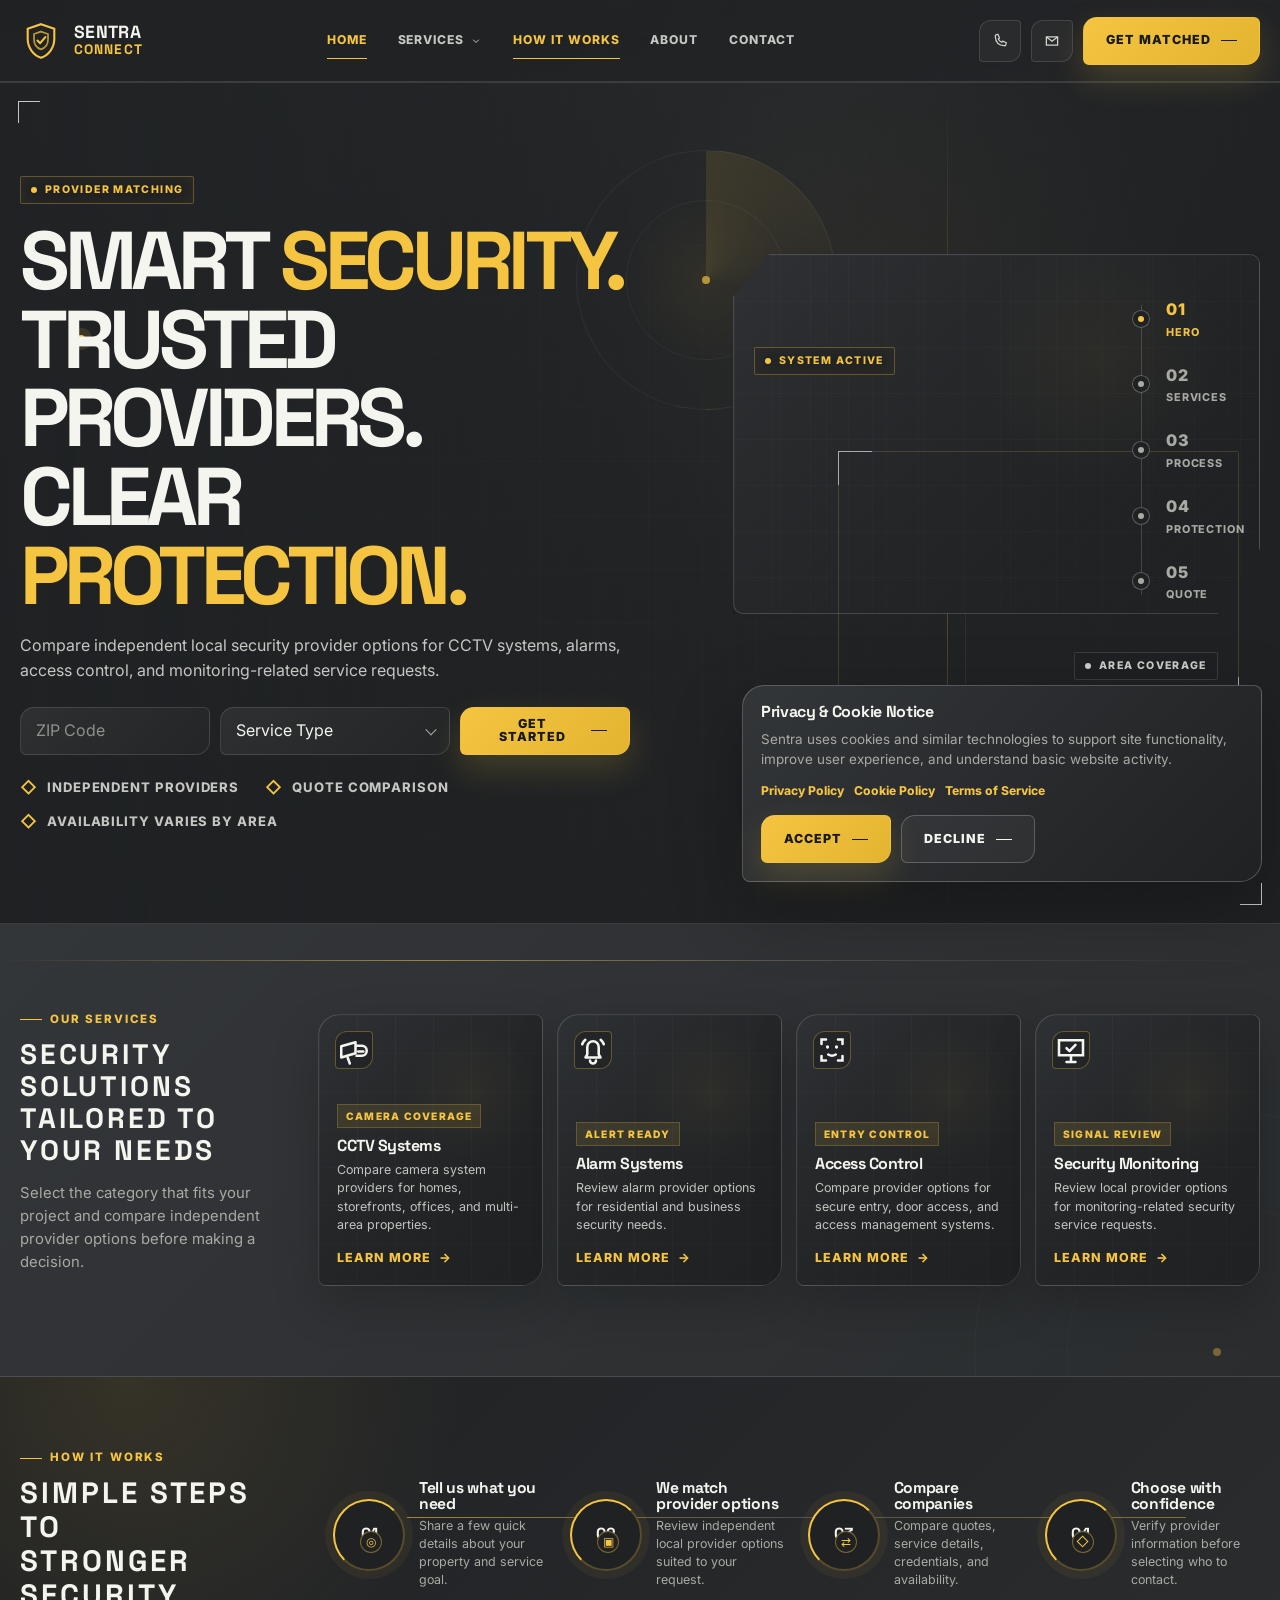
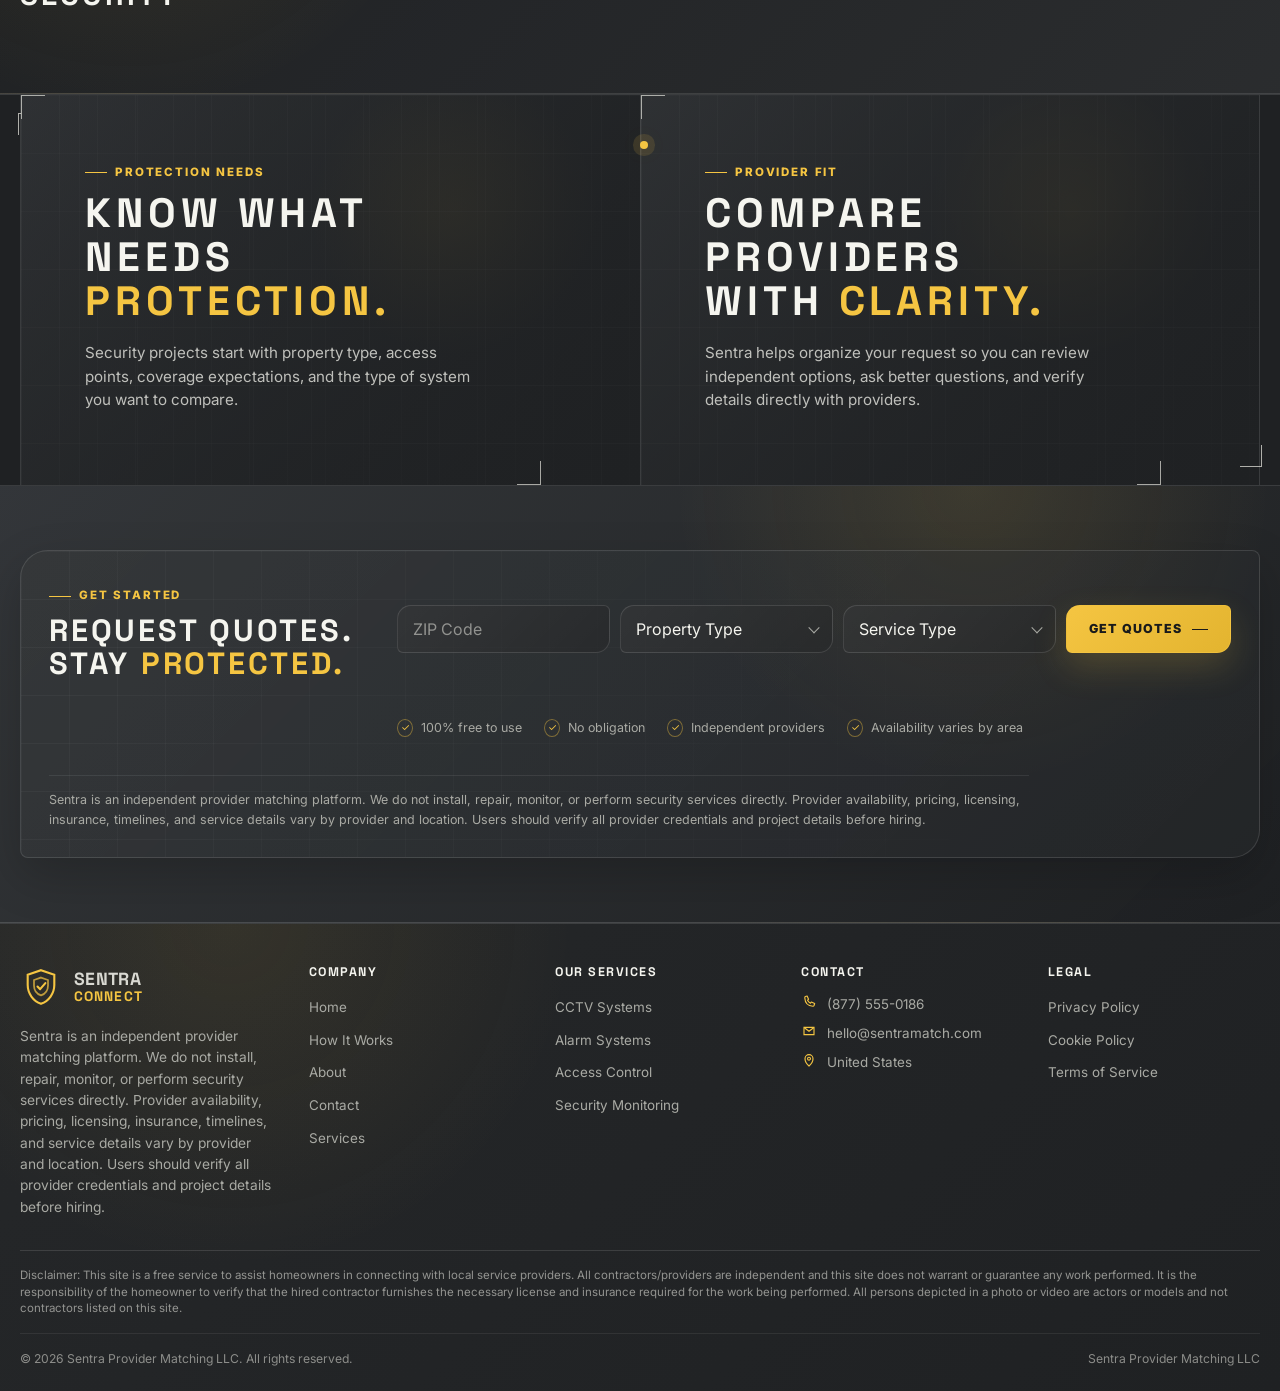
==== index.html @ 5d7e3cc3 "+" ====
<!DOCTYPE html>
<html lang="en">

<head>
    <meta charset="UTF-8">
    <meta name="viewport" content="width=device-width, initial-scale=1.0">

    <title>Sentra | Compare Local Security Provider Options</title>
    <meta name="description"
        content="Compare independent local security provider options for CCTV systems, alarm systems, access control, and security monitoring requests.">

<link rel="icon" type="image/svg+xml" href="./assets/icons/favicon.svg?v=7">
<link rel="alternate icon" href="./assets/icons/favicon.ico?v=7">
<link rel="shortcut icon" href="./assets/icons/favicon.ico?v=7">
<link rel="apple-touch-icon" href="./assets/icons/apple-touch-icon.png?v=7">
    <link rel="preconnect" href="https://fonts.googleapis.com">
    <link rel="preconnect" href="https://fonts.gstatic.com" crossorigin>
    <link
        href="https://fonts.googleapis.com/css2?family=Inter:wght@400;500;600;700;800;900&family=Manrope:wght@400;500;600;700;800&family=Space+Grotesk:wght@500;600;700&display=swap"
        rel="stylesheet">

    <link rel="stylesheet" href="./css/style.css">
</head>

<body class="home-page">
    <a class="skip-link" href="#main">Skip to content</a>

    <div class="page-shell">
        <div data-site-header></div>

        <nav data-section-nav="home"></nav>

        <main id="main">
            <!-- =====================================================
           01 / HERO
           ===================================================== -->
            <section class="home-hero section-frame" id="hero" aria-labelledby="homeHeroTitle">
                <div class="scanner-grid" aria-hidden="true"></div>
                <div class="security-radar home-hero__radar" aria-hidden="true"></div>
                <div class="security-crosshair home-hero__crosshair" aria-hidden="true"></div>
                <span class="target-dot target-dot--yellow home-hero__dot home-hero__dot--one"
                    aria-hidden="true"></span>
                <span class="target-dot home-hero__dot home-hero__dot--two" aria-hidden="true"></span>
                <span class="scan-line home-hero__scan" aria-hidden="true"></span>

                <picture class="home-hero__bg">
                    <img src="./assets/images/hero-security-city.jpg" alt="Modern city security environment at night">
                </picture>

                <div class="home-hero__overlay" aria-hidden="true"></div>

                <div class="container-wide home-hero__inner">
                    <div class="home-hero__content">
                        <span class="hud-label hud-label--active">Provider Matching</span>

                        <h1 id="homeHeroTitle">
                            Smart <span class="text-accent">Security.</span><br>
                            Trusted Providers.<br>
                            Clear <span class="text-accent">Protection.</span>
                        </h1>

                        <p>
                            Compare independent local security provider options for CCTV systems, alarms,
                            access control, and monitoring-related service requests.
                        </p>

                        <form class="hero-mini-form" data-form-type="hero">
                            <label class="field hero-mini-form__field">
                                <span class="sr-only">ZIP Code</span>
                                <input type="text" name="zip" inputmode="numeric" autocomplete="postal-code"
                                    placeholder="ZIP Code" data-required data-validate="zip">
                            </label>

                            <label class="field field--select hero-mini-form__field">
                                <span class="sr-only">Service Type</span>
                                <select name="service" data-service-select data-required>
                                    <option value="">Service Type</option>
                                </select>
                            </label>

                            <button class="btn btn--primary hero-mini-form__button" type="submit">
                                Get Started
                            </button>

                            <p class="form-status" data-form-status role="status" aria-live="polite"></p>
                        </form>

                        <div class="home-hero__trust" aria-label="Platform highlights">
                            <span>
                                <strong aria-hidden="true">◇</strong>
                                Independent providers
                            </span>

                            <span>
                                <strong aria-hidden="true">◇</strong>
                                Quote comparison
                            </span>

                            <span>
                                <strong aria-hidden="true">◇</strong>
                                Availability varies by area
                            </span>
                        </div>
                    </div>

                    <div class="home-hero__visual" aria-hidden="true">
                        <div class="home-hero__camera-wrap">
                            <img src="./assets/images/service-cctv.jpg" alt="">
                        </div>

                        <span class="hud-label hud-label--active home-hero__status home-hero__status--one">
                            System Active
                        </span>

                        <span class="hud-label home-hero__status home-hero__status--two">
                            Area Coverage
                        </span>

                        <span class="home-hero__frame"></span>
                    </div>
                </div>
            </section>

            <!-- =====================================================
           02 / SERVICES
           ===================================================== -->
            <section class="home-services section section--medium" id="services" aria-labelledby="homeServicesTitle">
                <div class="body-target body-target--large home-services__target" aria-hidden="true"></div>
                <span class="technical-line home-services__line" aria-hidden="true"></span>

                <div class="container-wide">
                    <div class="home-services__layout">
                        <div class="home-services__heading">
                            <span class="section-kicker">Our Services</span>

                            <h2 id="homeServicesTitle" class="upper-title">
                                Security solutions<br>
                                tailored to your needs
                            </h2>

                            <p>
                                Select the category that fits your project and compare independent
                                provider options before making a decision.
                            </p>
                        </div>

                        <div class="home-services__grid" data-service-cards="home"></div>
                    </div>
                </div>
            </section>

            <!-- =====================================================
           03 / PROCESS
           ===================================================== -->
            <section class="home-process section--compact" id="process" aria-labelledby="homeProcessTitle">
                <div class="container-wide">
                    <div class="home-process__layout">
                        <div class="home-process__heading">
                            <span class="section-kicker">How It Works</span>

                            <h2 id="homeProcessTitle" class="upper-title">
                                Simple steps to<br>
                                stronger security
                            </h2>
                        </div>

                        <ol class="process-route" aria-label="Provider matching process">
                            <li class="process-route__item">
                                <span class="process-route__number">01</span>
                                <span class="process-route__icon" aria-hidden="true">◎</span>

                                <div>
                                    <h3>Tell us what you need</h3>
                                    <p>Share a few quick details about your property and service goal.</p>
                                </div>
                            </li>

                            <li class="process-route__item">
                                <span class="process-route__number">02</span>
                                <span class="process-route__icon" aria-hidden="true">▣</span>

                                <div>
                                    <h3>We match provider options</h3>
                                    <p>Review independent local provider options suited to your request.</p>
                                </div>
                            </li>

                            <li class="process-route__item">
                                <span class="process-route__number">03</span>
                                <span class="process-route__icon" aria-hidden="true">⇄</span>

                                <div>
                                    <h3>Compare companies</h3>
                                    <p>Compare quotes, service details, credentials, and availability.</p>
                                </div>
                            </li>

                            <li class="process-route__item">
                                <span class="process-route__number">04</span>
                                <span class="process-route__icon" aria-hidden="true">◇</span>

                                <div>
                                    <h3>Choose with confidence</h3>
                                    <p>Verify provider information before selecting who to contact.</p>
                                </div>
                            </li>
                        </ol>
                    </div>
                </div>
            </section>

            <!-- =====================================================
           04 / PROTECTION SPLIT
           ===================================================== -->
            <section class="home-protection section-frame" id="protection" aria-labelledby="homeProtectionTitle">
                <div class="scanner-grid" aria-hidden="true"></div>
                <span class="target-dot target-dot--yellow home-protection__dot" aria-hidden="true"></span>

                <div class="container-wide">
                    <div class="protection-split">
                        <article class="protection-panel protection-panel--left">
                            <img src="./assets/images/split-protection.jpg"
                                alt="Protected property entry point at night">

                            <div class="protection-panel__content corner-brackets">
                                <span class="section-kicker">Protection Needs</span>

                                <h2 id="homeProtectionTitle" class="upper-title">
                                    Know what needs<br>
                                    <span class="text-accent">protection.</span>
                                </h2>

                                <p>
                                    Security projects start with property type, access points, coverage expectations,
                                    and the type of system you want to compare.
                                </p>
                            </div>
                        </article>

                        <article class="protection-panel protection-panel--right">
                            <img src="./assets/images/split-provider-fit.jpg"
                                alt="Modern protected home with exterior security lighting">

                            <div class="protection-panel__content corner-brackets">
                                <span class="section-kicker">Provider Fit</span>

                                <h2 class="upper-title">
                                    Compare providers<br>
                                    with <span class="text-accent">clarity.</span>
                                </h2>

                                <p>
                                    Sentra helps organize your request so you can review independent options,
                                    ask better questions, and verify details directly with providers.
                                </p>
                            </div>
                        </article>
                    </div>
                </div>
            </section>

            <!-- =====================================================
           05 / QUOTE CTA
           ===================================================== -->
            <section class="home-quote section--compact" id="quote" aria-labelledby="homeQuoteTitle">
                <div class="container-wide">
                    <div class="quote-strip">
                        <div class="quote-strip__heading">
                            <span class="section-kicker">Get Started</span>

                            <h2 id="homeQuoteTitle" class="upper-title">
                                Request quotes.<br>
                                Stay <span class="text-accent">protected.</span>
                            </h2>
                        </div>

                        <form class="quote-strip__form" data-form-type="quote">
                            <label class="field">
                                <span class="sr-only">ZIP Code</span>
                                <input type="text" name="zip" inputmode="numeric" autocomplete="postal-code"
                                    placeholder="ZIP Code" data-required data-validate="zip">
                            </label>

                            <label class="field field--select">
                                <span class="sr-only">Property Type</span>
                                <select name="property" data-property-select data-required>
                                    <option value="">Property Type</option>
                                </select>
                            </label>

                            <label class="field field--select">
                                <span class="sr-only">Service Type</span>
                                <select name="service" data-service-select data-required>
                                    <option value="">Service Type</option>
                                </select>
                            </label>

                            <button class="btn btn--primary" type="submit">
                                Get Quotes
                            </button>

                            <p class="form-status quote-strip__status" data-form-status role="status"
                                aria-live="polite"></p>
                        </form>

                        <div class="quote-strip__notes" aria-label="Important notes">
                            <span>100% free to use</span>
                            <span>No obligation</span>
                            <span>Independent providers</span>
                            <span>Availability varies by area</span>
                        </div>

                        <p class="legal-note quote-strip__legal" data-legal-notice>
                            Sentra is an independent provider matching platform. Provider availability, pricing,
                            licensing, insurance, timelines, and service details vary by provider and location.
                        </p>
                    </div>
                </div>
            </section>
        </main>

        <div data-site-footer></div>
        <div data-policy-banner></div>
    </div>

    <script src="./js/config.js"></script>
    <script src="./js/main.js"></script>
    <script src="./js/home.js"></script>
</body>

</html>
---- css/style.css ----
@import url("./home.css");
@import url("./services.css");
@import url("./about.css");
@import url("./contact.css");
@import url("./service-page.css");
@import url("./legal.css");

:root {
    /* Main backgrounds */
    --color-bg: #2b2d2f;
    --color-bg-deep: #1f2123;
    --color-bg-soft: #34373a;
    --color-bg-light: #d9d9d4;
    --color-bg-lighter: #efefeb;

    /* Surfaces */
    --color-surface: #3a3d40;
    --color-surface-2: #45494d;
    --color-surface-light: #f4f4f0;
    --color-panel: #292b2d;

    /* Text on dark */
    --color-heading: #f5f5ef;
    --color-text: #d9d9d2;
    --color-muted: #a9aaa4;

    /* Text on light */
    --color-heading-dark: #191a1b;
    --color-text-dark: #393b3d;
    --color-muted-dark: #6f7173;

    /* Main accent */
    --color-accent: #f5c542;
    --color-accent-hover: #e3b42f;
    --color-accent-strong: #c99616;
    --color-accent-soft: rgba(245, 197, 66, 0.16);

    /* White / line details */
    --color-white: #ffffff;
    --color-border: rgba(255, 255, 255, 0.12);
    --color-border-strong: rgba(255, 255, 255, 0.22);
    --color-border-dark: rgba(25, 26, 27, 0.14);
    --color-line-yellow: rgba(245, 197, 66, 0.45);

    /* Shadows */
    --shadow-soft: 0 24px 70px rgba(0, 0, 0, 0.28);
    --shadow-card: 0 18px 48px rgba(0, 0, 0, 0.2);
    --shadow-yellow-glow: 0 0 26px rgba(245, 197, 66, 0.2);

    /* Layout */
    --container: 1180px;
    --container-wide: 1360px;
    --header-height: 82px;

    /* Type */
    --font-main: "Inter", "Manrope", "SF Pro Display", -apple-system, BlinkMacSystemFont, "Segoe UI", sans-serif;
    --font-display: "Space Grotesk", "Inter", "Manrope", sans-serif;

    /* Motion */
    --transition-fast: 180ms ease;
    --transition-base: 260ms ease;
    --transition-slow: 420ms ease;

    /* Radius */
    --radius-sm: 10px;
    --radius-md: 16px;
    --radius-lg: 22px 8px 22px 8px;
    --radius-xl: 28px 12px 18px 12px;
}

/* ==========================================================
   RESET / BASE
   ========================================================== */

*,
*::before,
*::after {
    box-sizing: border-box;
}

html {
    min-width: 320px;
    overflow-x: hidden;
    scroll-behavior: smooth;
    text-size-adjust: 100%;
    -webkit-text-size-adjust: 100%;
}

body {
    min-width: 320px;
    margin: 0;
    overflow-x: hidden;
    font-family: var(--font-main);
    font-size: 16px;
    line-height: 1.55;
    color: var(--color-text);
    background:
        radial-gradient(circle at 8% 12%, rgba(245, 197, 66, 0.08), transparent 28%),
        radial-gradient(circle at 88% 8%, rgba(255, 255, 255, 0.06), transparent 30%),
        linear-gradient(135deg, var(--color-bg-deep) 0%, var(--color-bg) 48%, #252729 100%);
    isolation: isolate;
}

body::before,
body::after {
    position: fixed;
    inset: 0;
    z-index: -3;
    pointer-events: none;
    content: "";
}

body::before {
    background-image:
        linear-gradient(rgba(255, 255, 255, 0.035) 1px, transparent 1px),
        linear-gradient(90deg, rgba(255, 255, 255, 0.03) 1px, transparent 1px);
    background-size: 96px 96px;
    mask-image: linear-gradient(to bottom, rgba(0, 0, 0, 0.9), transparent 88%);
}

body::after {
    background:
        radial-gradient(circle at 76% 16%, transparent 0 74px, rgba(245, 197, 66, 0.22) 75px 76px, transparent 77px 112px, rgba(255, 255, 255, 0.08) 113px 114px, transparent 115px),
        radial-gradient(circle at 12% 52%, transparent 0 52px, rgba(255, 255, 255, 0.08) 53px 54px, transparent 55px 88px, rgba(245, 197, 66, 0.16) 89px 90px, transparent 91px),
        linear-gradient(90deg, transparent 0 10%, rgba(255, 255, 255, 0.04) 10.05%, transparent 10.15% 100%);
    opacity: 0.55;
}

body.menu-open {
    overflow: hidden;
}

img,
picture,
video,
canvas,
svg {
    display: block;
    max-width: 100%;
}

img {
    object-fit: cover;
}

a {
    color: inherit;
    text-decoration: none;
}

button,
input,
select,
textarea {
    font: inherit;
}

button {
    border: 0;
    cursor: pointer;
}

input,
select,
textarea {
    width: 100%;
    color: var(--color-heading);
    background: transparent;
}

input::placeholder,
textarea::placeholder {
    color: rgba(217, 217, 210, 0.58);
}

select {
    appearance: none;
    -webkit-appearance: none;
    cursor: pointer;
}

textarea {
    min-height: 118px;
    resize: vertical;
}

p,
h1,
h2,
h3,
h4,
h5,
h6 {
    margin-top: 0;
}

p:last-child {
    margin-bottom: 0;
}

::selection {
    color: #171717;
    background: var(--color-accent);
}

:focus-visible {
    outline: 2px solid var(--color-accent);
    outline-offset: 4px;
}

.skip-link {
    position: fixed;
    top: 14px;
    left: 14px;
    z-index: 9999;
    padding: 12px 16px;
    color: var(--color-bg-deep);
    background: var(--color-accent);
    border-radius: var(--radius-sm);
    transform: translateY(-140%);
    transition: transform var(--transition-base);
}

.skip-link:focus {
    transform: translateY(0);
}

/* ==========================================================
   LAYOUT HELPERS
   ========================================================== */

.page-shell {
    position: relative;
    z-index: 1;
    min-height: 100vh;
}

.container,
.container-wide,
.container-narrow {
    width: min(100% - 40px, var(--container));
    margin-inline: auto;
}

.container-wide {
    width: min(100% - 40px, var(--container-wide));
}

.container-narrow {
    width: min(100% - 40px, 880px);
}

.section {
    position: relative;
    overflow: clip;
    padding: clamp(56px, 7vw, 92px) 0;
}

.section--compact {
    padding: clamp(38px, 5vw, 66px) 0;
}

.section--dark {
    color: var(--color-text);
    background: linear-gradient(135deg, rgba(31, 33, 35, 0.92), rgba(43, 45, 47, 0.96));
}

.section--medium {
    color: var(--color-text);
    background: linear-gradient(135deg, rgba(52, 55, 58, 0.94), rgba(43, 45, 47, 0.96));
}

.section--light {
    color: var(--color-text-dark);
    background:
        linear-gradient(135deg, rgba(239, 239, 235, 0.96), rgba(217, 217, 212, 0.92)),
        var(--color-bg-light);
}

.section--light .section-kicker,
.section--light .eyebrow {
    color: var(--color-accent-strong);
}

.section--light h1,
.section--light h2,
.section--light h3 {
    color: var(--color-heading-dark);
}

.section--light p {
    color: var(--color-text-dark);
}

.section-frame {
    position: relative;
    border-top: 1px solid var(--color-border);
    border-bottom: 1px solid var(--color-border);
}

.section-frame::before,
.section-frame::after {
    position: absolute;
    width: 22px;
    height: 22px;
    pointer-events: none;
    content: "";
    border-color: var(--color-accent);
    opacity: 0.78;
}

.section-frame::before {
    top: 18px;
    left: 18px;
    border-top: 1px solid;
    border-left: 1px solid;
}

.section-frame::after {
    right: 18px;
    bottom: 18px;
    border-right: 1px solid;
    border-bottom: 1px solid;
}

.section-heading {
    max-width: 760px;
}

.section-heading--center {
    margin-inline: auto;
    text-align: center;
}

.section-kicker,
.eyebrow {
    display: inline-flex;
    align-items: center;
    gap: 8px;
    margin-bottom: 12px;
    font-size: 0.72rem;
    font-weight: 800;
    line-height: 1;
    color: var(--color-accent);
    text-transform: uppercase;
    letter-spacing: 0.16em;
}

.section-kicker::before,
.eyebrow::before {
    width: 22px;
    height: 1px;
    content: "";
    background: currentColor;
}

h1,
h2,
h3,
h4 {
    color: var(--color-heading);
    font-family: var(--font-display);
    font-weight: 700;
    line-height: 1.02;
    letter-spacing: -0.045em;
}

h1 {
    margin-bottom: 18px;
    font-size: clamp(3rem, 7vw, 6.6rem);
}

h2 {
    margin-bottom: 16px;
    font-size: clamp(2.1rem, 4.2vw, 4.8rem);
}

h3 {
    margin-bottom: 10px;
    font-size: clamp(1.25rem, 2vw, 1.7rem);
}

h4 {
    margin-bottom: 8px;
    font-size: 1rem;
    letter-spacing: -0.02em;
}

.text-accent {
    color: var(--color-accent);
}

.text-muted {
    color: var(--color-muted);
}

.max-text {
    max-width: 640px;
}

.upper-title {
    font-family: var(--font-display);
    font-weight: 700;
    line-height: 1.08;
    text-transform: uppercase;
    letter-spacing: 0.12em;
}

/* ==========================================================
   DECORATIVE SECURITY SYSTEM
   ========================================================== */

.body-target,
.security-radar,
.security-crosshair,
.scanner-grid,
.scan-line,
.technical-line,
.corner-brackets {
    position: absolute;
    z-index: 0;
    pointer-events: none;
}

.body-target,
.security-radar {
    width: 260px;
    aspect-ratio: 1;
    border: 1px solid rgba(255, 255, 255, 0.08);
    border-radius: 50%;
    opacity: 0.7;
}

.body-target::before,
.body-target::after,
.security-radar::before,
.security-radar::after {
    position: absolute;
    inset: 50%;
    content: "";
    transform: translate(-50%, -50%);
    border-radius: inherit;
}

.body-target::before,
.security-radar::before {
    width: 62%;
    aspect-ratio: 1;
    border: 1px solid rgba(255, 255, 255, 0.07);
}

.body-target::after,
.security-radar::after {
    width: 8px;
    aspect-ratio: 1;
    background: var(--color-accent);
    box-shadow: var(--shadow-yellow-glow);
}

.body-target--large {
    width: clamp(280px, 38vw, 560px);
    opacity: 0.38;
}

.body-target--corner {
    top: -120px;
    right: -110px;
}

.security-radar {
    background:
        conic-gradient(from 0deg, rgba(245, 197, 66, 0.16), transparent 28%, transparent 100%),
        radial-gradient(circle, rgba(245, 197, 66, 0.08), transparent 46%);
    animation: radarSpin 11s linear infinite;
}

.security-crosshair {
    width: 170px;
    aspect-ratio: 1;
    opacity: 0.38;
}

.security-crosshair::before,
.security-crosshair::after {
    position: absolute;
    content: "";
    background: rgba(255, 255, 255, 0.16);
}

.security-crosshair::before {
    top: 50%;
    left: 0;
    width: 100%;
    height: 1px;
}

.security-crosshair::after {
    top: 0;
    left: 50%;
    width: 1px;
    height: 100%;
}

.scanner-grid {
    inset: 0;
    background-image:
        linear-gradient(rgba(255, 255, 255, 0.04) 1px, transparent 1px),
        linear-gradient(90deg, rgba(255, 255, 255, 0.035) 1px, transparent 1px);
    background-size: 54px 54px;
    opacity: 0.52;
    mask-image: radial-gradient(circle at 50% 50%, black, transparent 78%);
}

.target-dot {
    position: absolute;
    z-index: 1;
    width: 8px;
    aspect-ratio: 1;
    pointer-events: none;
    background: rgba(255, 255, 255, 0.45);
    border-radius: 50%;
    box-shadow: 0 0 0 7px rgba(255, 255, 255, 0.05);
}

.target-dot--yellow {
    background: var(--color-accent);
    box-shadow: 0 0 0 7px rgba(245, 197, 66, 0.12), 0 0 26px rgba(245, 197, 66, 0.2);
    animation: targetPulse 2.8s ease-in-out infinite;
}

.hud-label {
    display: inline-flex;
    align-items: center;
    gap: 8px;
    min-height: 28px;
    padding: 7px 10px;
    color: rgba(245, 245, 239, 0.82);
    font-size: 0.66rem;
    font-weight: 800;
    line-height: 1;
    text-transform: uppercase;
    letter-spacing: 0.13em;
    background: rgba(31, 33, 35, 0.72);
    border: 1px solid var(--color-border);
    border-radius: 2px;
}

.hud-label::before {
    width: 6px;
    aspect-ratio: 1;
    content: "";
    background: currentColor;
    border-radius: 50%;
}

.hud-label--active {
    color: var(--color-accent);
    border-color: rgba(245, 197, 66, 0.32);
    box-shadow: inset 0 0 18px rgba(245, 197, 66, 0.07);
}

.corner-brackets::before,
.corner-brackets::after {
    position: absolute;
    width: 24px;
    height: 24px;
    content: "";
    border-color: var(--color-accent);
    opacity: 0.74;
}

.corner-brackets::before {
    top: 0;
    left: 0;
    border-top: 1px solid;
    border-left: 1px solid;
}

.corner-brackets::after {
    right: 0;
    bottom: 0;
    border-right: 1px solid;
    border-bottom: 1px solid;
}

.scan-line {
    top: 0;
    bottom: 0;
    width: 1px;
    background: linear-gradient(to bottom, transparent, rgba(245, 197, 66, 0.5), transparent);
    opacity: 0.65;
    animation: scanMove 4.8s ease-in-out infinite;
}

.technical-line {
    height: 1px;
    background: linear-gradient(90deg, transparent, rgba(245, 197, 66, 0.55), rgba(255, 255, 255, 0.12), transparent);
}

/* ==========================================================
   BUTTONS / LINKS
   ========================================================== */

.btn {
    position: relative;
    display: inline-flex;
    align-items: center;
    justify-content: center;
    min-height: 48px;
    padding: 0 22px;
    overflow: hidden;
    color: var(--color-heading);
    font-size: 0.78rem;
    font-weight: 850;
    line-height: 1;
    text-transform: uppercase;
    letter-spacing: 0.08em;
    border: 1px solid transparent;
    border-radius: 14px 6px 14px 6px;
    transition:
        transform var(--transition-base),
        border-color var(--transition-base),
        background var(--transition-base),
        color var(--transition-base),
        box-shadow var(--transition-base);
}

.btn::after {
    width: 16px;
    height: 1px;
    margin-left: 10px;
    content: "";
    background: currentColor;
    transform-origin: left;
    transition: transform var(--transition-base);
}

.btn:hover::after {
    transform: scaleX(1.45);
}

.btn:hover {
    transform: translateY(-2px);
}

.btn--primary {
    color: #191a1b;
    background: linear-gradient(135deg, var(--color-accent), var(--color-accent-hover));
    border-color: rgba(245, 197, 66, 0.52);
    box-shadow: 0 14px 34px rgba(245, 197, 66, 0.18);
}

.btn--primary:hover {
    background: linear-gradient(135deg, #ffd45c, var(--color-accent-hover));
    box-shadow: 0 18px 42px rgba(245, 197, 66, 0.25);
}

.btn--outline {
    color: var(--color-heading);
    background: rgba(255, 255, 255, 0.04);
    border-color: var(--color-border-strong);
}

.btn--outline:hover {
    color: var(--color-accent);
    border-color: rgba(245, 197, 66, 0.42);
    box-shadow: inset 0 0 18px rgba(245, 197, 66, 0.06);
}

.text-link {
    display: inline-flex;
    align-items: center;
    gap: 8px;
    color: var(--color-accent);
    font-size: 0.78rem;
    font-weight: 800;
    text-transform: uppercase;
    letter-spacing: 0.08em;
}

.text-link::after {
    content: "→";
    transition: transform var(--transition-base);
}

.text-link:hover::after {
    transform: translateX(4px);
}

/* ==========================================================
   FORMS
   ========================================================== */

.form-grid {
    display: grid;
    gap: 12px;
}

.form-grid--2 {
    grid-template-columns: repeat(2, minmax(0, 1fr));
}

.form-row {
    display: flex;
    gap: 10px;
}

.field,
.form-field {
    position: relative;
}

.field input,
.field select,
.field textarea,
.form-field input,
.form-field select,
.form-field textarea {
    min-height: 48px;
    padding: 0 15px;
    color: var(--color-heading);
    background:
        linear-gradient(135deg, rgba(255, 255, 255, 0.065), rgba(255, 255, 255, 0.025)),
        rgba(31, 33, 35, 0.62);
    border: 1px solid var(--color-border);
    border-radius: 14px 6px 14px 6px;
    outline: none;
    transition:
        border-color var(--transition-base),
        box-shadow var(--transition-base),
        background var(--transition-base);
}

.field textarea,
.form-field textarea {
    padding-top: 13px;
    line-height: 1.5;
}

.field input:focus,
.field select:focus,
.field textarea:focus,
.form-field input:focus,
.form-field select:focus,
.form-field textarea:focus {
    background: rgba(31, 33, 35, 0.8);
    border-color: rgba(245, 197, 66, 0.72);
    box-shadow: 0 0 0 4px rgba(245, 197, 66, 0.12);
}

.field--select::after,
.form-field--select::after {
    position: absolute;
    top: 50%;
    right: 15px;
    width: 8px;
    height: 8px;
    pointer-events: none;
    content: "";
    border-right: 1px solid var(--color-muted);
    border-bottom: 1px solid var(--color-muted);
    transform: translateY(-65%) rotate(45deg);
}

.form-note,
.legal-note {
    color: var(--color-muted);
    font-size: 0.78rem;
    line-height: 1.55;
}

.form-status {
    display: none;
    margin-top: 12px;
    padding: 11px 13px;
    color: var(--color-heading);
    font-size: 0.85rem;
    border: 1px solid var(--color-border);
    border-radius: var(--radius-sm);
}

.form-status.is-visible {
    display: block;
}

.form-status.is-success {
    color: var(--color-accent);
    border-color: rgba(245, 197, 66, 0.38);
    background: rgba(245, 197, 66, 0.08);
}

.form-status.is-error {
    color: var(--color-heading);
    border-color: rgba(245, 197, 66, 0.5);
    background: rgba(245, 197, 66, 0.06);
}

/* ==========================================================
   HEADER
   ========================================================== */

.site-header {
    position: relative;
    z-index: 1;
    height: var(--header-height);
    color: var(--color-heading);
    background: rgba(31, 33, 35, 0.78);
    border-bottom: 1px solid var(--color-border);
    backdrop-filter: blur(18px);
}

.site-header.is-scrolled {
    background: rgba(31, 33, 35, 0.92);
    border-color: rgba(245, 197, 66, 0.18);
    box-shadow: 0 12px 44px rgba(0, 0, 0, 0.24);
}

.site-header__inner {
    display: grid;
    grid-template-columns: auto 1fr auto;
    gap: 30px;
    align-items: center;
    width: min(100% - 40px, var(--container-wide));
    height: 100%;
    margin-inline: auto;
}

.site-logo {
    display: inline-flex;
    align-items: center;
    gap: 12px;
    min-width: max-content;
}

.site-logo__mark {
    display: grid;
    place-items: center;
    width: 42px;
    aspect-ratio: 1;
    color: var(--color-accent);
}

.site-logo__mark svg {
    width: 42px;
    height: 42px;
}

.site-logo__text-wrap {
    display: grid;
    gap: 1px;
}

.site-logo__text {
    font-family: var(--font-display);
    font-size: 1.1rem;
    font-weight: 800;
    line-height: 1;
    text-transform: uppercase;
    letter-spacing: 0.02em;
}

.site-logo__accent {
    color: var(--color-accent);
    font-family: var(--font-display);
    font-size: 0.86rem;
    font-weight: 800;
    line-height: 1;
    text-transform: uppercase;
    letter-spacing: 0.08em;
}

.site-nav {
    display: flex;
    justify-content: center;
    min-width: 0;
}

.site-nav__list {
    display: flex;
    align-items: center;
    gap: clamp(16px, 2.4vw, 34px);
    padding: 0;
    margin: 0;
    list-style: none;
}

.site-nav__item {
    position: relative;
}

.site-nav__link,
.dropdown-toggle {
    position: relative;
    display: inline-flex;
    align-items: center;
    gap: 6px;
    min-height: 42px;
    padding: 0;
    color: rgba(245, 245, 239, 0.78);
    font-size: 0.76rem;
    font-weight: 780;
    text-transform: uppercase;
    letter-spacing: 0.08em;
    background: transparent;
    transition: color var(--transition-base);
}

.site-nav__link::after,
.dropdown-toggle::after {
    position: absolute;
    right: 0;
    bottom: 3px;
    left: 0;
    height: 1px;
    content: "";
    background: var(--color-accent);
    transform: scaleX(0);
    transform-origin: left;
    transition: transform var(--transition-base);
}

.site-nav__link:hover,
.site-nav__link.is-active,
.dropdown-toggle:hover,
.dropdown-toggle.is-active {
    color: var(--color-accent);
}

.site-nav__link:hover::after,
.site-nav__link.is-active::after,
.dropdown-toggle:hover::after,
.dropdown-toggle.is-active::after {
    transform: scaleX(1);
}

.dropdown-toggle__chevron {
    width: 12px;
    height: 12px;
    transition: transform var(--transition-base);
}

.site-nav__item.is-open .dropdown-toggle__chevron {
    transform: rotate(180deg);
}

.services-dropdown {
    position: absolute;
    top: calc(100% + 12px);
    left: 50%;
    width: min(680px, calc(100vw - 48px));
    padding: 16px;
    visibility: hidden;
    opacity: 0;
    background:
        linear-gradient(135deg, rgba(52, 55, 58, 0.96), rgba(31, 33, 35, 0.98)),
        var(--color-bg-deep);
    border: 1px solid var(--color-border-strong);
    border-radius: 24px 8px 24px 8px;
    box-shadow: var(--shadow-soft);
    transform: translateX(-50%) translateY(10px);
    transition:
        opacity var(--transition-base),
        visibility var(--transition-base),
        transform var(--transition-base);
}

.services-dropdown::before {
    position: absolute;
    inset: 0;
    pointer-events: none;
    content: "";
    background-image:
        linear-gradient(rgba(255, 255, 255, 0.035) 1px, transparent 1px),
        linear-gradient(90deg, rgba(255, 255, 255, 0.03) 1px, transparent 1px);
    background-size: 38px 38px;
    border-radius: inherit;
    mask-image: linear-gradient(to bottom, black, transparent 90%);
}

.site-nav__item.is-open .services-dropdown,
.site-nav__item:hover .services-dropdown {
    visibility: visible;
    opacity: 1;
    transform: translateX(-50%) translateY(0);
}

.services-dropdown__grid {
    position: relative;
    z-index: 1;
    display: grid;
    grid-template-columns: 1.1fr 0.9fr;
    gap: 14px;
}

.services-dropdown__links {
    display: grid;
    gap: 8px;
}

.services-dropdown__link {
    display: grid;
    grid-template-columns: 36px 1fr;
    gap: 11px;
    align-items: center;
    padding: 11px;
    border: 1px solid transparent;
    border-radius: 16px 5px 16px 5px;
    transition:
        background var(--transition-base),
        border-color var(--transition-base),
        transform var(--transition-base);
}

.services-dropdown__link:hover {
    background: rgba(255, 255, 255, 0.045);
    border-color: rgba(245, 197, 66, 0.28);
    transform: translateX(3px);
}

.services-dropdown__icon {
    display: grid;
    place-items: center;
    width: 36px;
    aspect-ratio: 1;
    color: var(--color-accent);
    border: 1px solid rgba(245, 197, 66, 0.32);
    border-radius: 12px 4px 12px 4px;
}

.services-dropdown__link strong {
    display: block;
    margin-bottom: 2px;
    color: var(--color-heading);
    font-size: 0.86rem;
}

.services-dropdown__link span {
    display: block;
    color: var(--color-muted);
    font-size: 0.76rem;
    line-height: 1.4;
}

.services-dropdown__helper {
    position: relative;
    display: grid;
    align-content: end;
    gap: 12px;
    padding: 16px;
    overflow: hidden;
    border: 1px solid rgba(245, 197, 66, 0.22);
    border-radius: 20px 6px 20px 6px;
}

.services-dropdown__helper::before {
    position: absolute;
    inset: auto -40px -60px auto;
    width: 180px;
    aspect-ratio: 1;
    content: "";
    border: 1px solid rgba(245, 197, 66, 0.18);
    border-radius: 50%;
}

.services-dropdown__helper strong {
    color: var(--color-heading);
    font-family: var(--font-display);
    font-size: 1.1rem;
    line-height: 1.1;
}

.services-dropdown__helper p {
    margin: 0;
    color: var(--color-muted);
    font-size: 0.82rem;
}

.header-actions {
    display: flex;
    align-items: center;
    gap: 10px;
}

.icon-action {
    display: grid;
    place-items: center;
    width: 42px;
    aspect-ratio: 1;
    color: rgba(245, 245, 239, 0.82);
    background: rgba(255, 255, 255, 0.035);
    border: 1px solid var(--color-border);
    border-radius: 12px 4px 12px 4px;
    transition:
        color var(--transition-base),
        border-color var(--transition-base),
        box-shadow var(--transition-base),
        transform var(--transition-base);
}

.icon-action:hover {
    color: var(--color-accent);
    border-color: rgba(245, 197, 66, 0.42);
    box-shadow: inset 0 0 16px rgba(245, 197, 66, 0.07);
    transform: translateY(-2px);
}

.icon-action svg {
    width: 18px;
    height: 18px;
}

.mobile-phone-quick {
    display: none;
}

.mobile-menu-toggle {
    display: none;
    place-items: center;
    width: 46px;
    aspect-ratio: 1;
    color: var(--color-heading);
    background: rgba(255, 255, 255, 0.045);
    border: 1px solid var(--color-border);
    border-radius: 14px 5px 14px 5px;
}

.mobile-menu-toggle span {
    position: relative;
    width: 20px;
    height: 1px;
    background: currentColor;
}

.mobile-menu-toggle span::before,
.mobile-menu-toggle span::after {
    position: absolute;
    right: 0;
    width: 20px;
    height: 1px;
    content: "";
    background: currentColor;
}

.mobile-menu-toggle span::before {
    top: -7px;
}

.mobile-menu-toggle span::after {
    top: 7px;
    width: 14px;
}

/* ==========================================================
   MOBILE MENU
   ========================================================== */

.mobile-menu {
    position: fixed;
    inset: 0;
    z-index: 1200;
    visibility: hidden;
    pointer-events: none;
}

.mobile-menu.is-open {
    visibility: visible;
    pointer-events: auto;
}

.mobile-menu__backdrop {
    position: absolute;
    inset: 0;
    background: rgba(10, 11, 12, 0.72);
    opacity: 0;
    transition: opacity var(--transition-base);
}

.mobile-menu.is-open .mobile-menu__backdrop {
    opacity: 1;
}

.mobile-menu__panel {
    position: absolute;
    top: 0;
    right: 0;
    display: grid;
    grid-template-rows: auto 1fr auto;
    width: min(100%, 460px);
    height: 100%;
    padding: 22px;
    overflow-y: auto;
    color: var(--color-heading);
    background:
        radial-gradient(circle at 80% 10%, rgba(245, 197, 66, 0.12), transparent 32%),
        linear-gradient(135deg, #303336, #1f2123);
    border-left: 1px solid var(--color-border-strong);
    transform: translateX(100%);
    transition: transform var(--transition-slow);
}

.mobile-menu.is-open .mobile-menu__panel {
    transform: translateX(0);
}

.mobile-menu__top {
    display: flex;
    align-items: center;
    justify-content: space-between;
    gap: 16px;
    padding-bottom: 18px;
    border-bottom: 1px solid var(--color-border);
}

.mobile-menu__close {
    display: grid;
    place-items: center;
    width: 44px;
    aspect-ratio: 1;
    color: var(--color-heading);
    background: rgba(255, 255, 255, 0.045);
    border: 1px solid var(--color-border);
    border-radius: 14px 5px 14px 5px;
}

.mobile-menu__body {
    display: grid;
    align-content: start;
    gap: 22px;
    padding: 24px 0;
}

.mobile-menu__group {
    display: grid;
    gap: 10px;
}

.mobile-menu__label {
    color: var(--color-accent);
    font-size: 0.68rem;
    font-weight: 850;
    text-transform: uppercase;
    letter-spacing: 0.16em;
}

.mobile-menu__link,
.mobile-menu__service {
    display: flex;
    align-items: center;
    justify-content: space-between;
    min-height: 46px;
    padding: 12px 0;
    color: rgba(245, 245, 239, 0.86);
    font-family: var(--font-display);
    font-size: 1.1rem;
    font-weight: 700;
    border-bottom: 1px solid rgba(255, 255, 255, 0.08);
}

.mobile-menu__link::after,
.mobile-menu__service::after {
    color: var(--color-accent);
    content: "→";
}

.mobile-menu__contact {
    display: grid;
    grid-template-columns: repeat(2, minmax(0, 1fr));
    gap: 10px;
}

.mobile-menu__contact a {
    display: grid;
    gap: 5px;
    padding: 14px;
    border: 1px solid var(--color-border);
    border-radius: 16px 5px 16px 5px;
}

.mobile-menu__contact small {
    color: var(--color-muted);
    font-size: 0.68rem;
    text-transform: uppercase;
    letter-spacing: 0.12em;
}

.mobile-menu__contact strong {
    color: var(--color-heading);
    font-size: 0.82rem;
    word-break: break-word;
}

.mobile-menu__bottom {
    display: grid;
    gap: 12px;
    padding-top: 18px;
    border-top: 1px solid var(--color-border);
}

.mobile-menu__legal {
    display: flex;
    flex-wrap: wrap;
    gap: 12px;
    color: var(--color-muted);
    font-size: 0.76rem;
}

/* ==========================================================
   SERVICE CARDS / GLOBAL PHOTO CARDS
   ========================================================== */

.photo-card {
    position: relative;
    display: flex;
    min-height: 250px;
    overflow: hidden;
    color: var(--color-heading);
    background: var(--color-panel);
    border: 1px solid var(--color-border);
    border-radius: var(--radius-lg);
    box-shadow: var(--shadow-card);
    isolation: isolate;
}

.photo-card::before,
.photo-card::after {
    position: absolute;
    inset: 0;
    z-index: -1;
    content: "";
}

.photo-card::before {
    background:
        linear-gradient(180deg, rgba(31, 33, 35, 0.12), rgba(31, 33, 35, 0.88)),
        linear-gradient(90deg, rgba(31, 33, 35, 0.76), rgba(31, 33, 35, 0.08));
}

.photo-card::after {
    background-image:
        linear-gradient(rgba(255, 255, 255, 0.04) 1px, transparent 1px),
        linear-gradient(90deg, rgba(255, 255, 255, 0.035) 1px, transparent 1px);
    background-size: 38px 38px;
    opacity: 0.42;
}

.photo-card__image {
    position: absolute;
    inset: 0;
    z-index: -2;
    width: 100%;
    height: 100%;
}

.photo-card__content {
    position: relative;
    z-index: 1;
    display: grid;
    align-content: end;
    width: 100%;
    min-height: inherit;
    padding: 22px;
}

.photo-card__icon {
    position: absolute;
    top: 16px;
    left: 16px;
    display: grid;
    place-items: center;
    width: 38px;
    aspect-ratio: 1;
    color: var(--color-heading);
    background: rgba(31, 33, 35, 0.66);
    border: 1px solid rgba(245, 197, 66, 0.32);
    border-radius: 12px 4px 12px 4px;
}

.photo-card__status {
    display: inline-flex;
    width: max-content;
    margin-bottom: 10px;
    padding: 6px 8px;
    color: var(--color-accent);
    font-size: 0.64rem;
    font-weight: 850;
    line-height: 1;
    text-transform: uppercase;
    letter-spacing: 0.12em;
    background: rgba(245, 197, 66, 0.1);
    border: 1px solid rgba(245, 197, 66, 0.22);
}

.photo-card h3 {
    margin-bottom: 7px;
    font-size: 1.1rem;
    letter-spacing: -0.03em;
}

.photo-card p {
    max-width: 300px;
    margin-bottom: 14px;
    color: rgba(245, 245, 239, 0.76);
    font-size: 0.86rem;
    line-height: 1.45;
}

.photo-card__scan {
    position: absolute;
    inset: 0 auto 0 -20%;
    width: 26%;
    pointer-events: none;
    background: linear-gradient(90deg, transparent, rgba(245, 197, 66, 0.18), transparent);
    opacity: 0;
    transform: skewX(-12deg);
    transition:
        left 720ms ease,
        opacity var(--transition-base);
}

.photo-card:hover {
    border-color: rgba(245, 197, 66, 0.38);
}

.photo-card:hover .photo-card__scan {
    left: 104%;
    opacity: 1;
}

/* ==========================================================
   SECTION NAVIGATION
   ========================================================== */

.section-nav {
    position: fixed;
    top: 50%;
    right: 28px;
    z-index: 40;
    display: grid;
    gap: 22px;
    color: var(--color-muted);
    transform: translateY(-50%);
}

.section-nav::before {
    position: absolute;
    top: 8px;
    bottom: 8px;
    left: 9px;
    width: 1px;
    content: "";
    background: rgba(255, 255, 255, 0.16);
}

.section-nav__link {
    position: relative;
    display: grid;
    grid-template-columns: 20px 1fr;
    gap: 14px;
    align-items: center;
    min-width: 120px;
    color: var(--color-muted);
    transition: color var(--transition-base);
}

.section-nav__dot {
    position: relative;
    z-index: 1;
    width: 18px;
    aspect-ratio: 1;
    background: var(--color-bg-deep);
    border: 1px solid rgba(255, 255, 255, 0.28);
    border-radius: 50%;
}

.section-nav__dot::before {
    position: absolute;
    inset: 5px;
    content: "";
    background: currentColor;
    border-radius: inherit;
}

.section-nav__text {
    display: grid;
    gap: 2px;
    font-size: 0.68rem;
    font-weight: 760;
    text-transform: uppercase;
    letter-spacing: 0.08em;
}

.section-nav__number {
    color: currentColor;
    font-size: 1rem;
    font-weight: 850;
}

.section-nav__link:hover,
.section-nav__link.is-active {
    color: var(--color-accent);
}

/* ==========================================================
   TICKER
   ========================================================== */

.security-ticker {
    position: relative;
    overflow: hidden;
    color: var(--color-heading);
    background: rgba(31, 33, 35, 0.94);
    border-top: 1px solid var(--color-border);
    border-bottom: 1px solid var(--color-border);
}

.security-ticker__track {
    display: flex;
    width: max-content;
    animation: tickerMove 34s linear infinite;
}

.security-ticker:hover .security-ticker__track {
    animation-play-state: paused;
}

.security-ticker__item {
    display: inline-flex;
    align-items: center;
    gap: 14px;
    min-height: 64px;
    padding: 0 28px;
    color: rgba(245, 245, 239, 0.78);
    font-size: 0.82rem;
    font-weight: 850;
    text-transform: uppercase;
    letter-spacing: 0.12em;
    transition: color var(--transition-base);
}

.security-ticker__item::before {
    width: 8px;
    aspect-ratio: 1;
    content: "";
    background: var(--color-accent);
    border-radius: 50%;
    box-shadow: 0 0 18px rgba(245, 197, 66, 0.24);
}

.security-ticker__item:hover {
    color: var(--color-accent);
}

/* ==========================================================
   FAQ
   ========================================================== */

.faq-list {
    display: grid;
    gap: 10px;
}

.faq-item {
    border: 1px solid var(--color-border);
    border-radius: 18px 6px 18px 6px;
    overflow: hidden;
    background: rgba(255, 255, 255, 0.025);
}

.faq-button {
    display: grid;
    grid-template-columns: 1fr 34px;
    gap: 16px;
    align-items: center;
    width: 100%;
    min-height: 64px;
    padding: 18px 20px;
    color: var(--color-heading);
    text-align: left;
    background: transparent;
    transition:
        color var(--transition-base),
        background var(--transition-base);
}

.faq-button:hover,
.faq-button[aria-expanded="true"] {
    color: var(--color-accent);
    background: rgba(245, 197, 66, 0.055);
}

.faq-button__text {
    display: block;
    font-weight: 780;
    line-height: 1.35;
}

.faq-button__icon {
    position: relative;
    display: grid;
    place-items: center;
    width: 34px;
    height: 34px;
    min-width: 34px;
    color: currentColor;
    border: 1px solid currentColor;
    border-radius: 12px 4px 12px 4px;
}

.faq-button__icon::before,
.faq-button__icon::after {
    position: absolute;
    width: 12px;
    height: 1px;
    content: "";
    background: currentColor;
    transition: transform var(--transition-base);
}

.faq-button__icon::after {
    transform: rotate(90deg);
}

.faq-button[aria-expanded="true"] .faq-button__icon::after {
    transform: rotate(0deg);
}

.faq-panel {
    display: grid;
    grid-template-rows: 0fr;
    transition: grid-template-rows var(--transition-base);
}

.faq-panel.is-open {
    grid-template-rows: 1fr;
}

.faq-panel__inner {
    min-height: 0;
    overflow: hidden;
}

.faq-panel p {
    padding: 0 20px 20px;
    margin: 0;
    color: var(--color-muted);
    font-size: 0.95rem;
}

/* ==========================================================
   FOOTER
   ========================================================== */

.site-footer {
    position: relative;
    z-index: 1;
    color: var(--color-text);
    background:
        radial-gradient(circle at 18% 0%, rgba(245, 197, 66, 0.08), transparent 30%),
        linear-gradient(135deg, #252729, #1f2123);
    border-top: 1px solid var(--color-border);
}

.site-footer__main {
    display: grid;
    grid-template-columns: 1.2fr 1fr 1fr 1fr 1fr;
    gap: 34px;
    padding: 42px 0 32px;
}

.site-footer__brand {
    display: grid;
    gap: 18px;
}

.site-footer__brand p {
    max-width: 280px;
    color: var(--color-muted);
    font-size: 0.86rem;
}

.site-footer__col h3 {
    margin-bottom: 15px;
    color: var(--color-heading);
    font-size: 0.78rem;
    text-transform: uppercase;
    letter-spacing: 0.12em;
}

.site-footer__links,
.site-footer__contact {
    display: grid;
    gap: 8px;
    padding: 0;
    margin: 0;
    list-style: none;
}

.site-footer__links a,
.site-footer__contact a,
.site-footer__contact span {
    color: var(--color-muted);
    font-size: 0.84rem;
    transition: color var(--transition-base);
}

.site-footer__links a:hover,
.site-footer__contact a:hover {
    color: var(--color-accent);
}

.site-footer__contact li {
    display: grid;
    grid-template-columns: 18px 1fr;
    gap: 8px;
    align-items: start;
}

.site-footer__contact svg {
    width: 16px;
    height: 16px;
    color: var(--color-accent);
}

.site-footer__disclaimer {
    padding: 16px 0;
    color: rgba(217, 217, 210, 0.62);
    font-size: 0.72rem;
    line-height: 1.45;
    border-top: 1px solid var(--color-border);
}

.site-footer__bottom {
    display: flex;
    justify-content: space-between;
    gap: 18px;
    padding: 16px 0 22px;
    color: rgba(217, 217, 210, 0.58);
    font-size: 0.76rem;
    border-top: 1px solid rgba(255, 255, 255, 0.07);
}

/* ==========================================================
   COOKIE BANNER
   ========================================================== */

.policy-banner {
    position: fixed;
    right: 18px;
    bottom: 18px;
    z-index: 1400;
    display: none;
    width: min(100% - 36px, 520px);
    padding: 18px;
    color: var(--color-text);
    background:
        linear-gradient(135deg, rgba(52, 55, 58, 0.96), rgba(31, 33, 35, 0.98)),
        var(--color-bg-deep);
    border: 1px solid var(--color-border-strong);
    border-radius: 22px 8px 22px 8px;
    box-shadow: var(--shadow-soft);
}

.policy-banner.is-visible {
    display: block;
}

.policy-banner h2 {
    margin-bottom: 8px;
    font-size: 1rem;
    letter-spacing: -0.02em;
}

.policy-banner p {
    margin-bottom: 12px;
    color: var(--color-muted);
    font-size: 0.84rem;
}

.policy-banner__links {
    display: flex;
    flex-wrap: wrap;
    gap: 10px;
    margin-bottom: 14px;
}

.policy-banner__links a {
    color: var(--color-accent);
    font-size: 0.76rem;
    font-weight: 760;
}

.policy-banner__actions {
    display: flex;
    gap: 10px;
}

/* ==========================================================
   ANIMATIONS
   ========================================================== */

@keyframes radarSpin {
    to {
        transform: rotate(360deg);
    }
}

@keyframes targetPulse {

    0%,
    100% {
        box-shadow: 0 0 0 7px rgba(245, 197, 66, 0.12), 0 0 26px rgba(245, 197, 66, 0.2);
    }

    50% {
        box-shadow: 0 0 0 13px rgba(245, 197, 66, 0.04), 0 0 34px rgba(245, 197, 66, 0.3);
    }
}

@keyframes scanMove {

    0%,
    100% {
        transform: translateX(0);
        opacity: 0.15;
    }

    50% {
        transform: translateX(120px);
        opacity: 0.65;
    }
}

@keyframes tickerMove {
    to {
        transform: translateX(-50%);
    }
}

/* ==========================================================
   RESPONSIVE
   ========================================================== */

@media (max-width: 1180px) {
    :root {
        --header-height: 76px;
    }

    .site-nav {
        display: none;
    }

    .site-header__inner {
        grid-template-columns: auto 1fr auto;
    }

    .header-actions .icon-action,
    .header-actions .btn {
        display: none;
    }

    .mobile-phone-quick {
        display: grid;
    }

    .mobile-menu-toggle {
        display: grid;
    }

    .section-nav {
        position: sticky;
        top: var(--header-height);
        right: auto;
        z-index: 30;
        display: flex;
        gap: 8px;
        width: 100%;
        padding: 10px 20px;
        overflow-x: auto;
        background: rgba(31, 33, 35, 0.88);
        border-bottom: 1px solid var(--color-border);
        transform: none;
        backdrop-filter: blur(16px);
        scrollbar-width: none;
    }

    .section-nav::-webkit-scrollbar {
        display: none;
    }

    .section-nav::before {
        display: none;
    }

    .section-nav__link {
        display: inline-flex;
        grid-template-columns: none;
        min-width: max-content;
        padding: 8px 12px;
        border: 1px solid var(--color-border);
        border-radius: 999px;
    }

    .section-nav__dot {
        width: 9px;
    }

    .section-nav__text {
        display: inline-flex;
        gap: 5px;
        align-items: center;
    }
}

@media (max-width: 900px) {

    .container,
    .container-wide,
    .container-narrow {
        width: min(100% - 32px, var(--container));
    }

    h1 {
        font-size: clamp(2.65rem, 12vw, 4.8rem);
    }

    h2 {
        font-size: clamp(2rem, 8vw, 3.4rem);
    }

    .section {
        padding: 54px 0;
    }

    .form-grid--2 {
        grid-template-columns: 1fr;
    }

    .form-row {
        flex-direction: column;
    }

    .site-footer__main {
        grid-template-columns: 1fr 1fr;
    }

    .site-footer__brand {
        grid-column: 1 / -1;
    }

    .body-target,
    .security-radar,
    .security-crosshair {
        opacity: 0.22;
        transform: scale(0.78);
    }
}

@media (max-width: 640px) {
    :root {
        --header-height: 70px;
    }

    .container,
    .container-wide,
    .container-narrow {
        width: min(100% - 28px, var(--container));
    }

    .site-header__inner {
        width: min(100% - 24px, var(--container-wide));
        gap: 12px;
    }

    .site-logo__mark,
    .site-logo__mark svg {
        width: 36px;
        height: 36px;
    }

    .site-logo__text {
        font-size: 0.98rem;
    }

    .site-logo__accent {
        font-size: 0.76rem;
    }

    .mobile-phone-quick {
        width: 40px;
    }

    .mobile-menu-toggle {
        width: 42px;
    }

    .mobile-menu__panel {
        width: 100%;
        padding: 18px;
    }

    .mobile-menu__contact {
        grid-template-columns: 1fr;
    }

    .section-frame::before,
    .section-frame::after {
        width: 16px;
        height: 16px;
    }

    .photo-card {
        min-height: 230px;
    }

    .photo-card__content {
        padding: 18px;
    }

    .faq-button {
        grid-template-columns: 1fr 32px;
        min-height: 66px;
        padding: 16px;
    }

    .faq-button__icon {
        width: 32px;
        height: 32px;
        min-width: 32px;
    }

    .site-footer__main {
        grid-template-columns: 1fr;
        gap: 24px;
    }

    .site-footer__bottom {
        flex-direction: column;
    }

    .policy-banner {
        right: 12px;
        bottom: 12px;
        width: calc(100% - 24px);
    }

    .policy-banner__actions {
        flex-direction: column;
    }

    .policy-banner__actions .btn {
        width: 100%;
    }
}

@media (prefers-reduced-motion: reduce) {

    *,
    *::before,
    *::after {
        scroll-behavior: auto !important;
        animation-duration: 0.001ms !important;
        animation-iteration-count: 1 !important;
        transition-duration: 0.001ms !important;
    }
}

/* ==========================================================
   FIXED HEADER FALLBACK
   ========================================================== */

[data-site-header] {
    position: fixed;
    top: 0;
    left: 0;
    right: 0;
    z-index: 1200;
    height: var(--header-height);
    width: 100%;
    overflow: visible;
}

[data-site-header] .site-header {
    position: relative;
    height: var(--header-height);
    width: 100%;
}

.page-shell {
    padding-top: var(--header-height);
}

.section-nav {
    z-index: 900;
}

@media (max-width: 1180px) {
    .section-nav {
        top: 0;
    }
}
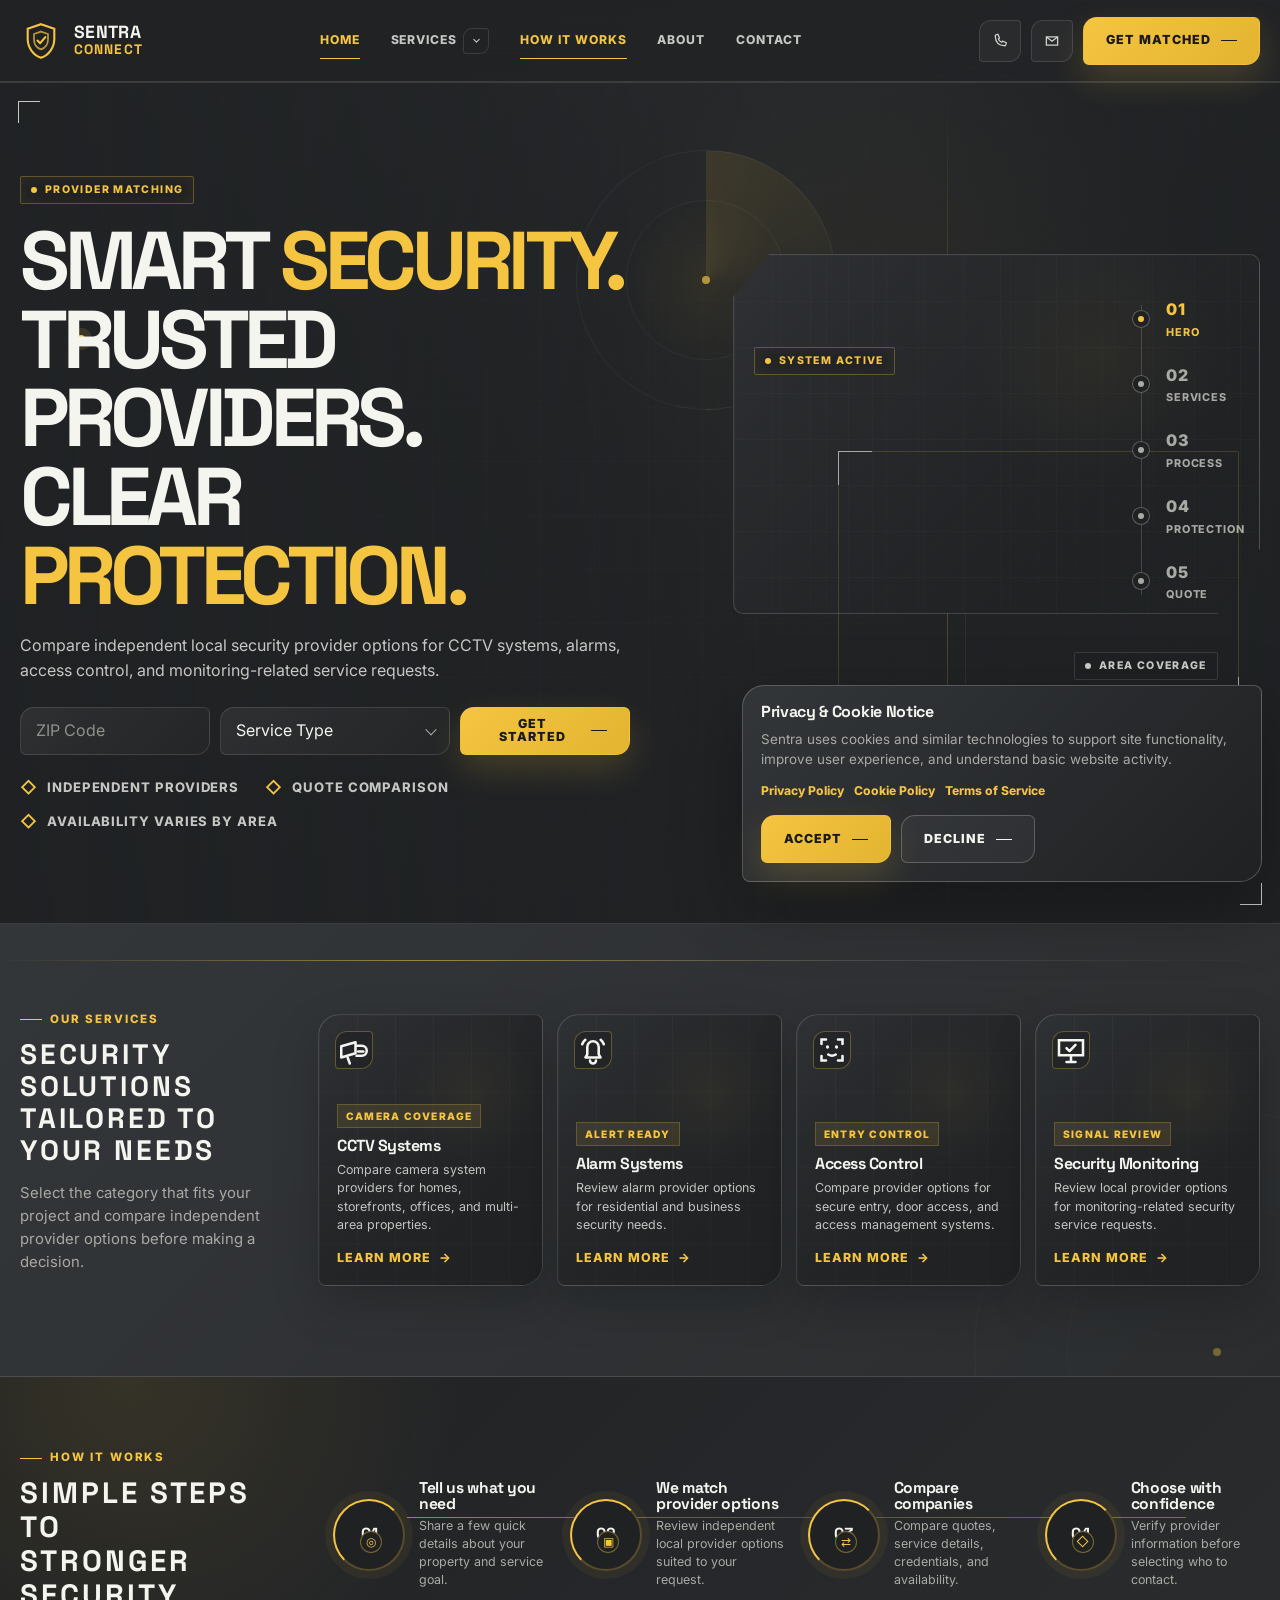
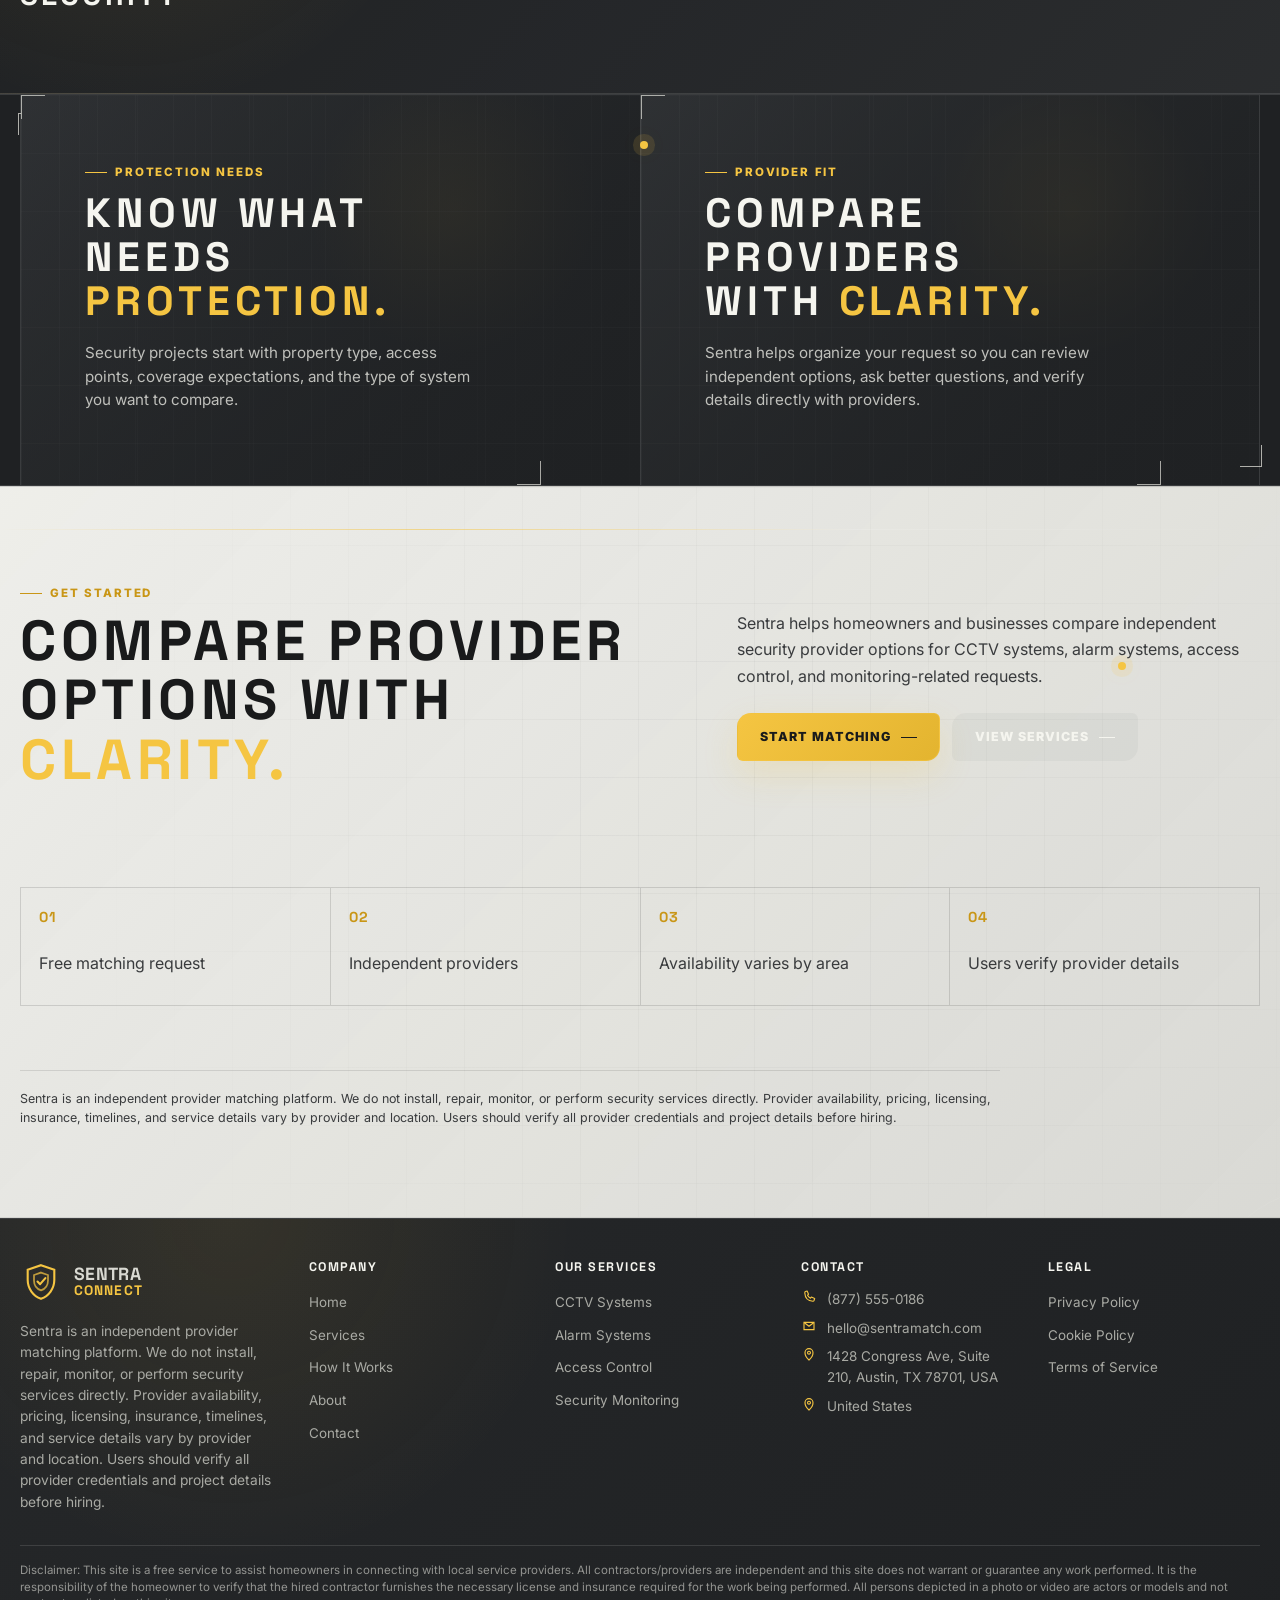
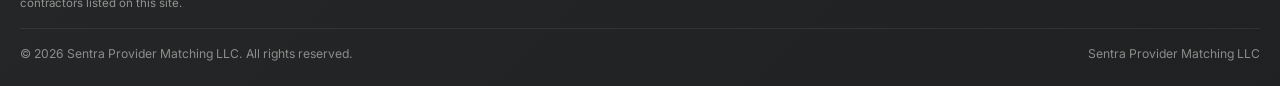
==== commit d0491db5: "+" ====
--- a/index.html
+++ b/index.html
@@ -259,64 +259,66 @@
                 </div>
             </section>
 
-            <!-- =====================================================
-           05 / QUOTE CTA
-           ===================================================== -->
-            <section class="home-quote section--compact" id="quote" aria-labelledby="homeQuoteTitle">
-                <div class="container-wide">
-                    <div class="quote-strip">
-                        <div class="quote-strip__heading">
-                            <span class="section-kicker">Get Started</span>
-
-                            <h2 id="homeQuoteTitle" class="upper-title">
-                                Request quotes.<br>
-                                Stay <span class="text-accent">protected.</span>
-                            </h2>
-                        </div>
-
-                        <form class="quote-strip__form" data-form-type="quote">
-                            <label class="field">
-                                <span class="sr-only">ZIP Code</span>
-                                <input type="text" name="zip" inputmode="numeric" autocomplete="postal-code"
-                                    placeholder="ZIP Code" data-required data-validate="zip">
-                            </label>
-
-                            <label class="field field--select">
-                                <span class="sr-only">Property Type</span>
-                                <select name="property" data-property-select data-required>
-                                    <option value="">Property Type</option>
-                                </select>
-                            </label>
-
-                            <label class="field field--select">
-                                <span class="sr-only">Service Type</span>
-                                <select name="service" data-service-select data-required>
-                                    <option value="">Service Type</option>
-                                </select>
-                            </label>
-
-                            <button class="btn btn--primary" type="submit">
-                                Get Quotes
-                            </button>
-
-                            <p class="form-status quote-strip__status" data-form-status role="status"
-                                aria-live="polite"></p>
-                        </form>
-
-                        <div class="quote-strip__notes" aria-label="Important notes">
-                            <span>100% free to use</span>
-                            <span>No obligation</span>
-                            <span>Independent providers</span>
-                            <span>Availability varies by area</span>
-                        </div>
-
-                        <p class="legal-note quote-strip__legal" data-legal-notice>
-                            Sentra is an independent provider matching platform. Provider availability, pricing,
-                            licensing, insurance, timelines, and service details vary by provider and location.
+        <!-- =====================================================
+             05 / LIGHT CTA
+             ===================================================== -->
+        <section class="home-quote home-quote--light section section--light" id="quote" aria-labelledby="homeQuoteTitle">
+            <div class="body-target home-quote__target" aria-hidden="true"></div>
+            <span class="technical-line home-quote__line" aria-hidden="true"></span>
+            <span class="target-dot target-dot--yellow home-quote__dot" aria-hidden="true"></span>
+        
+            <div class="container-wide">
+                <div class="home-quote-light">
+                    <div class="home-quote-light__heading">
+                        <span class="section-kicker">Get Started</span>
+        
+                        <h2 id="homeQuoteTitle" class="upper-title">
+                            Compare provider<br>
+                            options with <span class="text-accent">clarity.</span>
+                        </h2>
+                    </div>
+        
+                    <div class="home-quote-light__content">
+                        <p>
+                            Sentra helps homeowners and businesses compare independent security provider
+                            options for CCTV systems, alarm systems, access control, and monitoring-related requests.
                         </p>
-                    </div>
-                </div>
-            </section>
+        
+                        <div class="home-quote-light__actions">
+                            <a class="btn btn--primary" href="contact.html">Start Matching</a>
+                            <a class="btn btn--dark-outline" href="services.html">View Services</a>
+                        </div>
+                    </div>
+        
+                    <div class="home-quote-light__status" aria-label="Important platform notes">
+                        <span>
+                            <strong>01</strong>
+                            Free matching request
+                        </span>
+        
+                        <span>
+                            <strong>02</strong>
+                            Independent providers
+                        </span>
+        
+                        <span>
+                            <strong>03</strong>
+                            Availability varies by area
+                        </span>
+        
+                        <span>
+                            <strong>04</strong>
+                            Users verify provider details
+                        </span>
+                    </div>
+        
+                    <p class="legal-note home-quote-light__legal" data-legal-notice>
+                        Sentra is an independent provider matching platform. Provider availability, pricing,
+                        licensing, insurance, timelines, and service details vary by provider and location.
+                    </p>
+                </div>
+            </div>
+        </section>
         </main>
 
         <div data-site-footer></div>
--- a/css/style.css
+++ b/css/style.css
@@ -2097,4 +2097,35 @@
     .section-nav {
         top: 0;
     }
+}
+
+.services-nav-control {
+    display: inline-flex;
+    align-items: center;
+    gap: 6px;
+    min-height: 42px;
+}
+
+.site-nav__link--services {
+    min-height: 42px;
+}
+
+.services-nav-control .dropdown-toggle {
+    display: grid;
+    place-items: center;
+    width: 26px;
+    height: 26px;
+    min-height: 26px;
+    padding: 0;
+    border: 1px solid var(--color-border);
+    border-radius: 9px 3px 9px 3px;
+}
+
+.services-nav-control .dropdown-toggle::after {
+    display: none;
+}
+
+.services-nav-control .dropdown-toggle__chevron {
+    width: 13px;
+    height: 13px;
 }
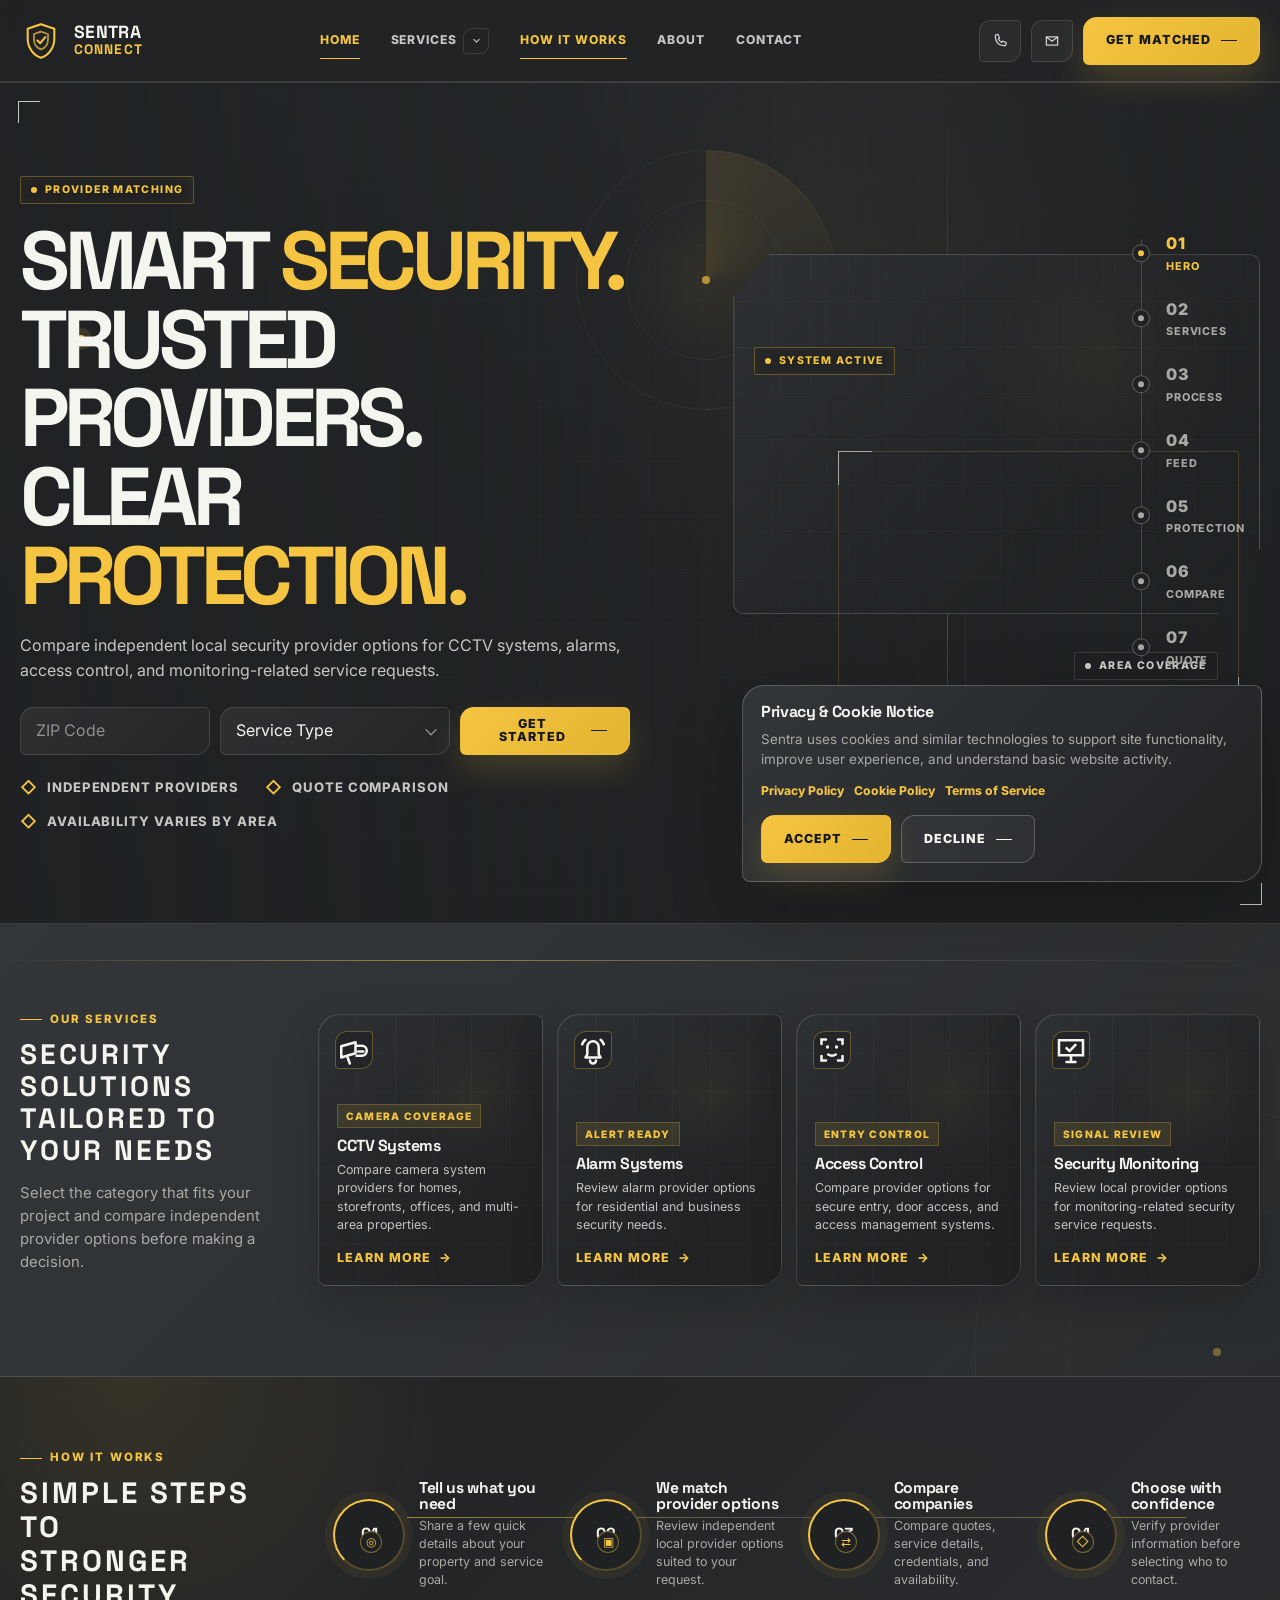
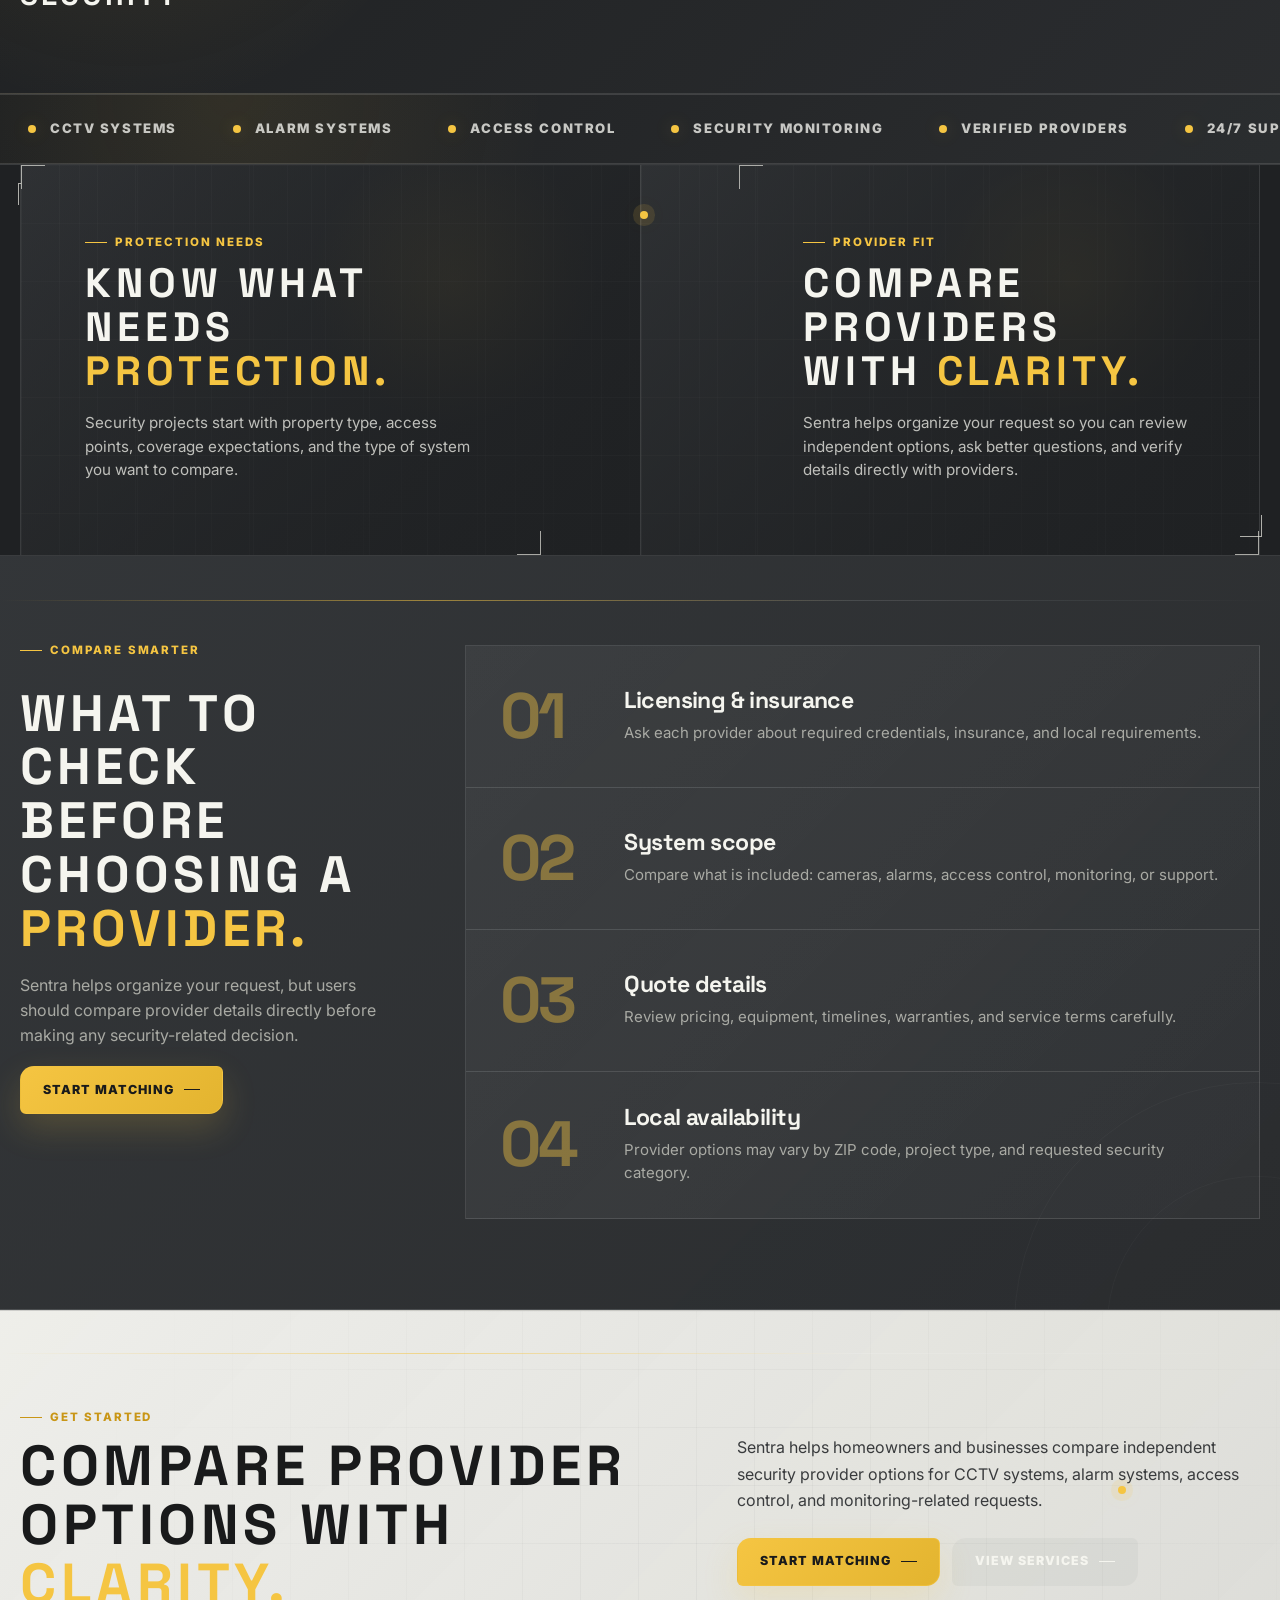
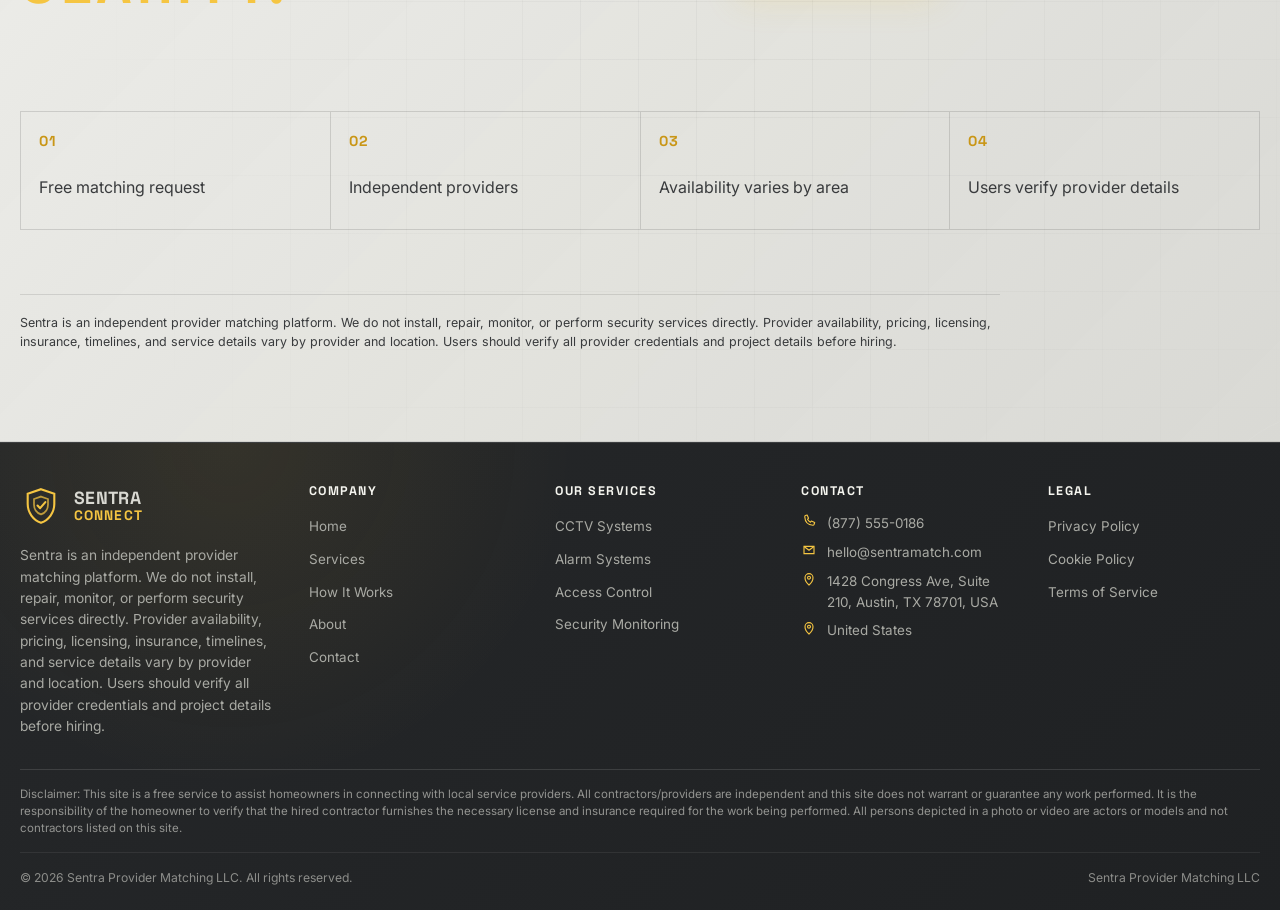
==== commit a3c3b3b8: "+" ====
--- a/index.html
+++ b/index.html
@@ -9,10 +9,10 @@
     <meta name="description"
         content="Compare independent local security provider options for CCTV systems, alarm systems, access control, and security monitoring requests.">
 
-<link rel="icon" type="image/svg+xml" href="./assets/icons/favicon.svg?v=7">
-<link rel="alternate icon" href="./assets/icons/favicon.ico?v=7">
-<link rel="shortcut icon" href="./assets/icons/favicon.ico?v=7">
-<link rel="apple-touch-icon" href="./assets/icons/apple-touch-icon.png?v=7">
+    <link rel="icon" type="image/svg+xml" href="./assets/icons/favicon.svg?v=7">
+    <link rel="alternate icon" href="./assets/icons/favicon.ico?v=7">
+    <link rel="shortcut icon" href="./assets/icons/favicon.ico?v=7">
+    <link rel="apple-touch-icon" href="./assets/icons/apple-touch-icon.png?v=7">
     <link rel="preconnect" href="https://fonts.googleapis.com">
     <link rel="preconnect" href="https://fonts.gstatic.com" crossorigin>
     <link
@@ -149,9 +149,7 @@
                 </div>
             </section>
 
-            <!-- =====================================================
-           03 / PROCESS
-           ===================================================== -->
+           
             <section class="home-process section--compact" id="process" aria-labelledby="homeProcessTitle">
                 <div class="container-wide">
                     <div class="home-process__layout">
@@ -207,6 +205,10 @@
                         </ol>
                     </div>
                 </div>
+            </section>
+
+            <section class="home-ticker-section" id="security-ticker" aria-label="Security service navigation feed">
+                <div data-security-ticker></div>
             </section>
 
             <!-- =====================================================
@@ -259,66 +261,134 @@
                 </div>
             </section>
 
-        <!-- =====================================================
+            <!-- =====================================================
+                 05 / PROVIDER COMPARISON FACTORS
+                 ===================================================== -->
+            <section class="provider-factors section section--medium" id="provider-factors" aria-labelledby="providerFactorsTitle">
+                <div class="body-target body-target--large provider-factors__target" aria-hidden="true"></div>
+                <span class="technical-line provider-factors__line" aria-hidden="true"></span>
+            
+                <div class="container-wide">
+                    <div class="provider-factors__layout">
+                        <div class="provider-factors__heading">
+                            <span class="section-kicker">Compare Smarter</span>
+            
+                            <h2 id="providerFactorsTitle" class="upper-title">
+                                What to check<br>
+                                before choosing a <span class="text-accent">provider.</span>
+                            </h2>
+            
+                            <p>
+                                Sentra helps organize your request, but users should compare provider details directly
+                                before making any security-related decision.
+                            </p>
+            
+                            <a class="btn btn--primary" href="contact.html">Start Matching</a>
+                        </div>
+            
+                        <div class="provider-factors__board" aria-label="Provider comparison factors">
+                            <article class="provider-factor">
+                                <span class="provider-factor__number">01</span>
+            
+                                <div>
+                                    <h3>Licensing & insurance</h3>
+                                    <p>Ask each provider about required credentials, insurance, and local requirements.</p>
+                                </div>
+                            </article>
+            
+                            <article class="provider-factor">
+                                <span class="provider-factor__number">02</span>
+            
+                                <div>
+                                    <h3>System scope</h3>
+                                    <p>Compare what is included: cameras, alarms, access control, monitoring, or support.</p>
+                                </div>
+                            </article>
+            
+                            <article class="provider-factor">
+                                <span class="provider-factor__number">03</span>
+            
+                                <div>
+                                    <h3>Quote details</h3>
+                                    <p>Review pricing, equipment, timelines, warranties, and service terms carefully.</p>
+                                </div>
+                            </article>
+            
+                            <article class="provider-factor">
+                                <span class="provider-factor__number">04</span>
+            
+                                <div>
+                                    <h3>Local availability</h3>
+                                    <p>Provider options may vary by ZIP code, project type, and requested security category.</p>
+                                </div>
+                            </article>
+                        </div>
+                    </div>
+                </div>
+            </section>
+
+            <!-- =====================================================
              05 / LIGHT CTA
              ===================================================== -->
-        <section class="home-quote home-quote--light section section--light" id="quote" aria-labelledby="homeQuoteTitle">
-            <div class="body-target home-quote__target" aria-hidden="true"></div>
-            <span class="technical-line home-quote__line" aria-hidden="true"></span>
-            <span class="target-dot target-dot--yellow home-quote__dot" aria-hidden="true"></span>
-        
-            <div class="container-wide">
-                <div class="home-quote-light">
-                    <div class="home-quote-light__heading">
-                        <span class="section-kicker">Get Started</span>
-        
-                        <h2 id="homeQuoteTitle" class="upper-title">
-                            Compare provider<br>
-                            options with <span class="text-accent">clarity.</span>
-                        </h2>
-                    </div>
-        
-                    <div class="home-quote-light__content">
-                        <p>
-                            Sentra helps homeowners and businesses compare independent security provider
-                            options for CCTV systems, alarm systems, access control, and monitoring-related requests.
+            <section class="home-quote home-quote--light section section--light" id="quote"
+                aria-labelledby="homeQuoteTitle">
+                <div class="body-target home-quote__target" aria-hidden="true"></div>
+                <span class="technical-line home-quote__line" aria-hidden="true"></span>
+                <span class="target-dot target-dot--yellow home-quote__dot" aria-hidden="true"></span>
+
+                <div class="container-wide">
+                    <div class="home-quote-light">
+                        <div class="home-quote-light__heading">
+                            <span class="section-kicker">Get Started</span>
+
+                            <h2 id="homeQuoteTitle" class="upper-title">
+                                Compare provider<br>
+                                options with <span class="text-accent">clarity.</span>
+                            </h2>
+                        </div>
+
+                        <div class="home-quote-light__content">
+                            <p>
+                                Sentra helps homeowners and businesses compare independent security provider
+                                options for CCTV systems, alarm systems, access control, and monitoring-related
+                                requests.
+                            </p>
+
+                            <div class="home-quote-light__actions">
+                                <a class="btn btn--primary" href="contact.html">Start Matching</a>
+                                <a class="btn btn--dark-outline" href="services.html">View Services</a>
+                            </div>
+                        </div>
+
+                        <div class="home-quote-light__status" aria-label="Important platform notes">
+                            <span>
+                                <strong>01</strong>
+                                Free matching request
+                            </span>
+
+                            <span>
+                                <strong>02</strong>
+                                Independent providers
+                            </span>
+
+                            <span>
+                                <strong>03</strong>
+                                Availability varies by area
+                            </span>
+
+                            <span>
+                                <strong>04</strong>
+                                Users verify provider details
+                            </span>
+                        </div>
+
+                        <p class="legal-note home-quote-light__legal" data-legal-notice>
+                            Sentra is an independent provider matching platform. Provider availability, pricing,
+                            licensing, insurance, timelines, and service details vary by provider and location.
                         </p>
-        
-                        <div class="home-quote-light__actions">
-                            <a class="btn btn--primary" href="contact.html">Start Matching</a>
-                            <a class="btn btn--dark-outline" href="services.html">View Services</a>
-                        </div>
-                    </div>
-        
-                    <div class="home-quote-light__status" aria-label="Important platform notes">
-                        <span>
-                            <strong>01</strong>
-                            Free matching request
-                        </span>
-        
-                        <span>
-                            <strong>02</strong>
-                            Independent providers
-                        </span>
-        
-                        <span>
-                            <strong>03</strong>
-                            Availability varies by area
-                        </span>
-        
-                        <span>
-                            <strong>04</strong>
-                            Users verify provider details
-                        </span>
-                    </div>
-        
-                    <p class="legal-note home-quote-light__legal" data-legal-notice>
-                        Sentra is an independent provider matching platform. Provider availability, pricing,
-                        licensing, insurance, timelines, and service details vary by provider and location.
-                    </p>
-                </div>
-            </div>
-        </section>
+                    </div>
+                </div>
+            </section>
         </main>
 
         <div data-site-footer></div>
--- a/css/style.css
+++ b/css/style.css
@@ -406,20 +406,23 @@
     letter-spacing: 0.12em;
 }
 
-/* ==========================================================
-   DECORATIVE SECURITY SYSTEM
-   ========================================================== */
+
 
 .body-target,
 .security-radar,
 .security-crosshair,
 .scanner-grid,
 .scan-line,
-.technical-line,
-.corner-brackets {
+.technical-line {
     position: absolute;
     z-index: 0;
     pointer-events: none;
+}
+
+.corner-brackets {
+    position: relative;
+    z-index: 1;
+    pointer-events: auto;
 }
 
 .body-target,
@@ -2095,7 +2098,7 @@
 
 @media (max-width: 1180px) {
     .section-nav {
-        top: 0;
+        top: var(--header-height);
     }
 }
 
@@ -2128,4 +2131,45 @@
 .services-nav-control .dropdown-toggle__chevron {
     width: 13px;
     height: 13px;
+}
+
+/* ==========================================================
+   GLOBAL OVERLAP SAFETY FIX
+   ========================================================== */
+
+.contact-info-panel,
+.service-area-map__content,
+.platform-model__panel,
+.about-hero__notice,
+.services-hero__panel,
+.service-hero__panel {
+    position: relative;
+    inset: auto;
+    z-index: 2;
+    width: auto;
+    min-width: 0;
+    height: auto;
+    pointer-events: auto;
+}
+
+.contact-info-panel.corner-brackets,
+.service-area-map__content.corner-brackets,
+.platform-model__panel.corner-brackets,
+.about-hero__notice.corner-brackets,
+.services-hero__panel.corner-brackets,
+.service-hero__panel.corner-brackets {
+    position: relative;
+}
+
+.contact-form-layout,
+.service-area-map__layout {
+    position: relative;
+    z-index: 1;
+    display: grid;
+    min-width: 0;
+}
+
+.contact-form-layout>*,
+.service-area-map__layout>* {
+    min-width: 0;
 }
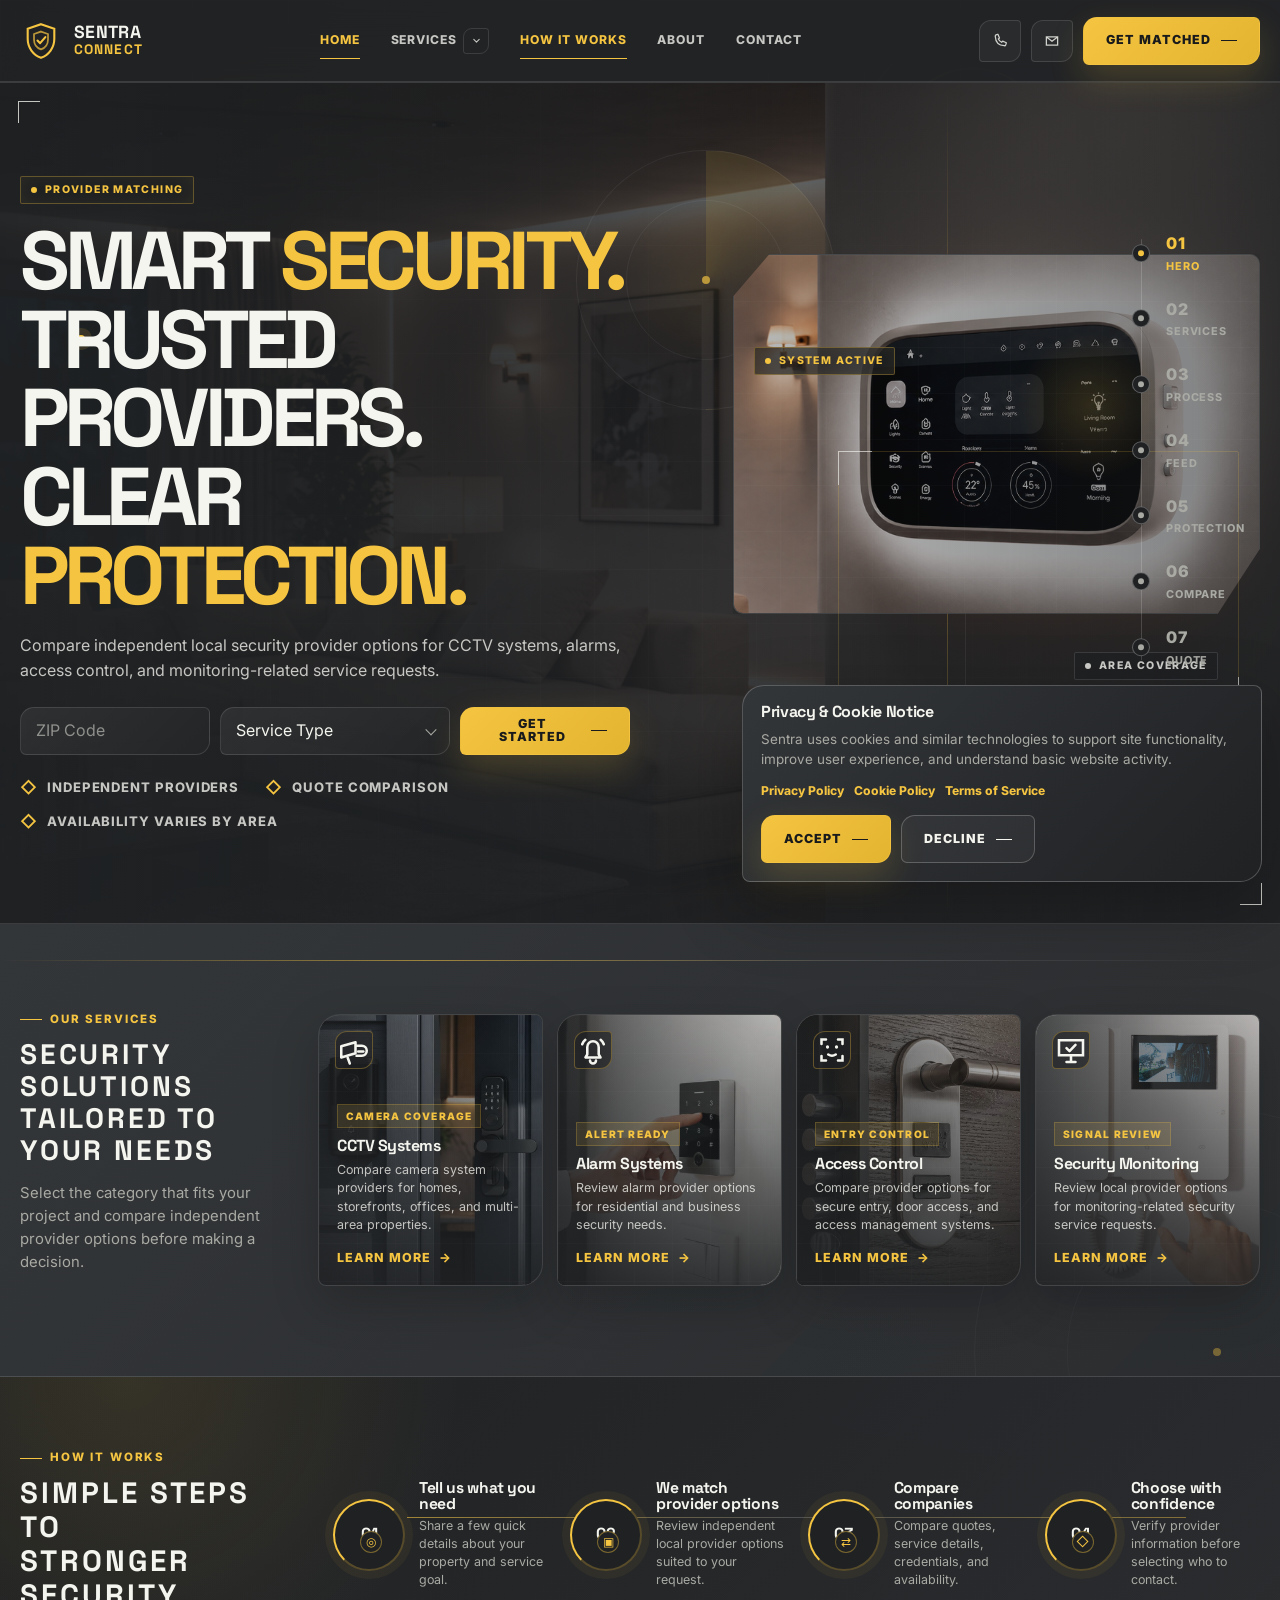
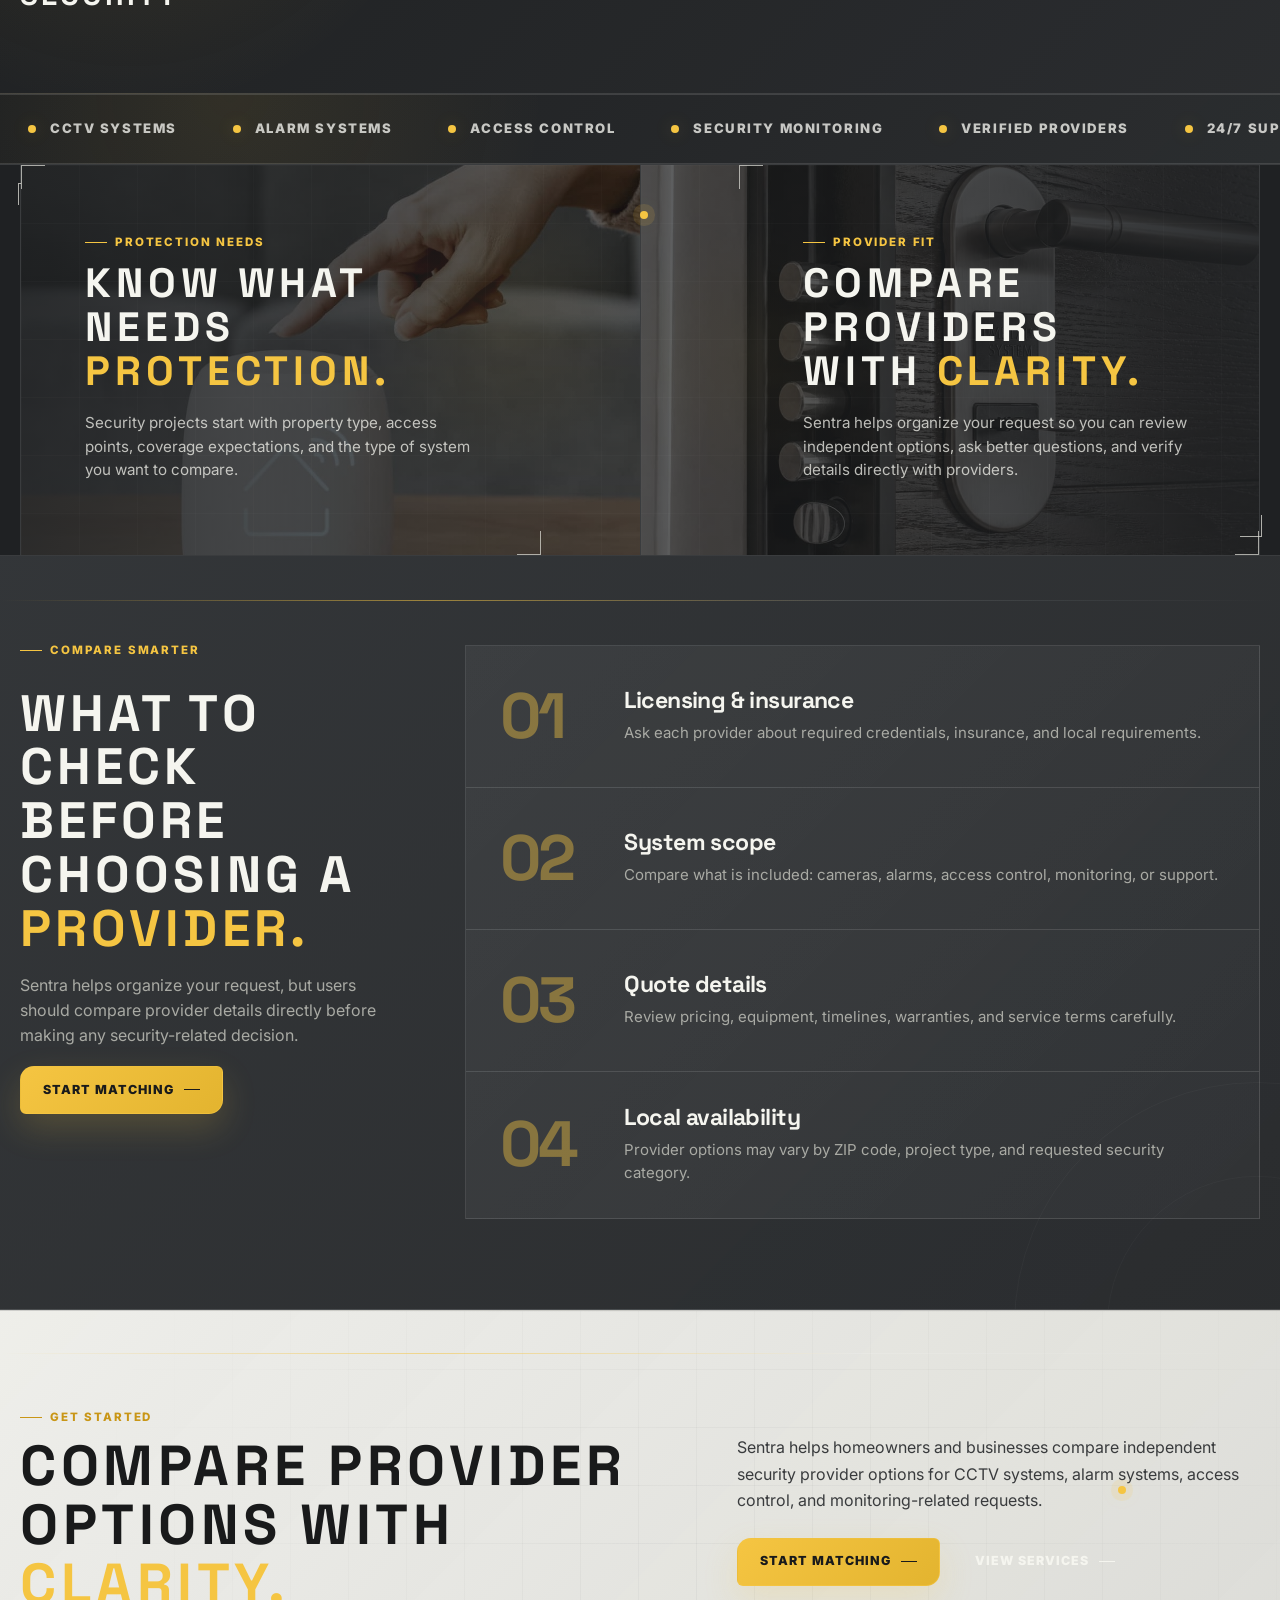
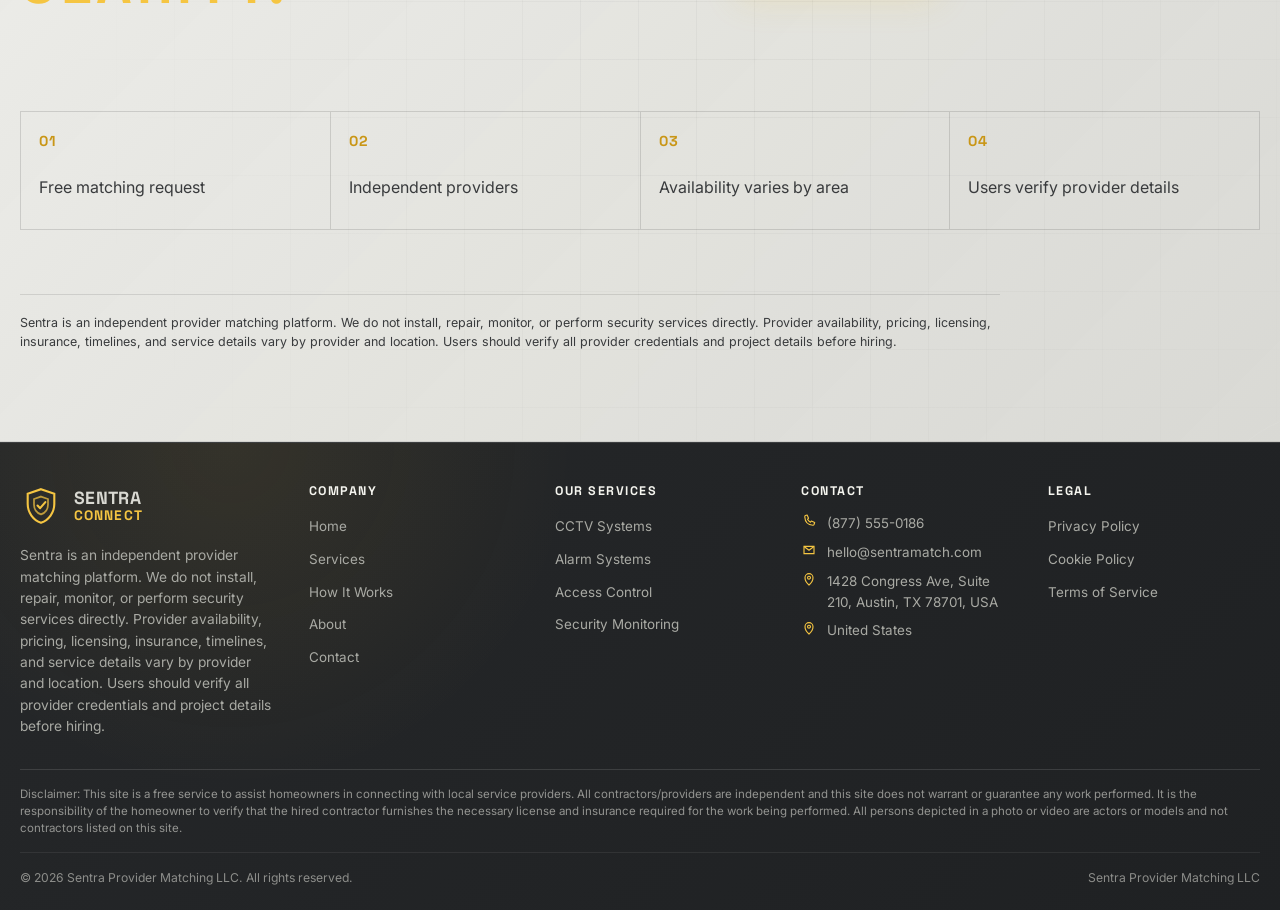
==== commit 0a07f5c5: "+" ====
--- a/index.html
+++ b/index.html
@@ -31,9 +31,6 @@
         <nav data-section-nav="home"></nav>
 
         <main id="main">
-            <!-- =====================================================
-           01 / HERO
-           ===================================================== -->
             <section class="home-hero section-frame" id="hero" aria-labelledby="homeHeroTitle">
                 <div class="scanner-grid" aria-hidden="true"></div>
                 <div class="security-radar home-hero__radar" aria-hidden="true"></div>
@@ -121,9 +118,6 @@
                 </div>
             </section>
 
-            <!-- =====================================================
-           02 / SERVICES
-           ===================================================== -->
             <section class="home-services section section--medium" id="services" aria-labelledby="homeServicesTitle">
                 <div class="body-target body-target--large home-services__target" aria-hidden="true"></div>
                 <span class="technical-line home-services__line" aria-hidden="true"></span>
@@ -211,9 +205,6 @@
                 <div data-security-ticker></div>
             </section>
 
-            <!-- =====================================================
-           04 / PROTECTION SPLIT
-           ===================================================== -->
             <section class="home-protection section-frame" id="protection" aria-labelledby="homeProtectionTitle">
                 <div class="scanner-grid" aria-hidden="true"></div>
                 <span class="target-dot target-dot--yellow home-protection__dot" aria-hidden="true"></span>
@@ -261,9 +252,6 @@
                 </div>
             </section>
 
-            <!-- =====================================================
-                 05 / PROVIDER COMPARISON FACTORS
-                 ===================================================== -->
             <section class="provider-factors section section--medium" id="provider-factors" aria-labelledby="providerFactorsTitle">
                 <div class="body-target body-target--large provider-factors__target" aria-hidden="true"></div>
                 <span class="technical-line provider-factors__line" aria-hidden="true"></span>
@@ -327,9 +315,6 @@
                 </div>
             </section>
 
-            <!-- =====================================================
-             05 / LIGHT CTA
-             ===================================================== -->
             <section class="home-quote home-quote--light section section--light" id="quote"
                 aria-labelledby="homeQuoteTitle">
                 <div class="body-target home-quote__target" aria-hidden="true"></div>
--- a/css/style.css
+++ b/css/style.css
@@ -6,71 +6,56 @@
 @import url("./legal.css");
 
 :root {
-    /* Main backgrounds */
     --color-bg: #2b2d2f;
     --color-bg-deep: #1f2123;
     --color-bg-soft: #34373a;
     --color-bg-light: #d9d9d4;
     --color-bg-lighter: #efefeb;
 
-    /* Surfaces */
     --color-surface: #3a3d40;
     --color-surface-2: #45494d;
     --color-surface-light: #f4f4f0;
     --color-panel: #292b2d;
 
-    /* Text on dark */
     --color-heading: #f5f5ef;
     --color-text: #d9d9d2;
     --color-muted: #a9aaa4;
 
-    /* Text on light */
     --color-heading-dark: #191a1b;
     --color-text-dark: #393b3d;
     --color-muted-dark: #6f7173;
 
-    /* Main accent */
     --color-accent: #f5c542;
     --color-accent-hover: #e3b42f;
     --color-accent-strong: #c99616;
     --color-accent-soft: rgba(245, 197, 66, 0.16);
 
-    /* White / line details */
     --color-white: #ffffff;
     --color-border: rgba(255, 255, 255, 0.12);
     --color-border-strong: rgba(255, 255, 255, 0.22);
     --color-border-dark: rgba(25, 26, 27, 0.14);
     --color-line-yellow: rgba(245, 197, 66, 0.45);
 
-    /* Shadows */
     --shadow-soft: 0 24px 70px rgba(0, 0, 0, 0.28);
     --shadow-card: 0 18px 48px rgba(0, 0, 0, 0.2);
     --shadow-yellow-glow: 0 0 26px rgba(245, 197, 66, 0.2);
 
-    /* Layout */
     --container: 1180px;
     --container-wide: 1360px;
     --header-height: 82px;
 
-    /* Type */
     --font-main: "Inter", "Manrope", "SF Pro Display", -apple-system, BlinkMacSystemFont, "Segoe UI", sans-serif;
     --font-display: "Space Grotesk", "Inter", "Manrope", sans-serif;
 
-    /* Motion */
     --transition-fast: 180ms ease;
     --transition-base: 260ms ease;
     --transition-slow: 420ms ease;
 
-    /* Radius */
     --radius-sm: 10px;
     --radius-md: 16px;
     --radius-lg: 22px 8px 22px 8px;
     --radius-xl: 28px 12px 18px 12px;
 }
-
-/* ==========================================================
-   RESET / BASE
-   ========================================================== */
 
 *,
 *::before,
@@ -224,10 +209,6 @@
 .skip-link:focus {
     transform: translateY(0);
 }
-
-/* ==========================================================
-   LAYOUT HELPERS
-   ========================================================== */
 
 .page-shell {
     position: relative;
@@ -599,10 +580,6 @@
     height: 1px;
     background: linear-gradient(90deg, transparent, rgba(245, 197, 66, 0.55), rgba(255, 255, 255, 0.12), transparent);
 }
-
-/* ==========================================================
-   BUTTONS / LINKS
-   ========================================================== */
 
 .btn {
     position: relative;
@@ -690,10 +667,6 @@
     transform: translateX(4px);
 }
 
-/* ==========================================================
-   FORMS
-   ========================================================== */
-
 .form-grid {
     display: grid;
     gap: 12px;
@@ -798,10 +771,6 @@
     background: rgba(245, 197, 66, 0.06);
 }
 
-/* ==========================================================
-   HEADER
-   ========================================================== */
-
 .site-header {
     position: relative;
     z-index: 1;
@@ -1153,10 +1122,6 @@
     width: 14px;
 }
 
-/* ==========================================================
-   MOBILE MENU
-   ========================================================== */
-
 .mobile-menu {
     position: fixed;
     inset: 0;
@@ -1306,10 +1271,6 @@
     color: var(--color-muted);
     font-size: 0.76rem;
 }
-
-/* ==========================================================
-   SERVICE CARDS / GLOBAL PHOTO CARDS
-   ========================================================== */
 
 .photo-card {
     position: relative;
@@ -1429,10 +1390,6 @@
     opacity: 1;
 }
 
-/* ==========================================================
-   SECTION NAVIGATION
-   ========================================================== */
-
 .section-nav {
     position: fixed;
     top: 50%;
@@ -1502,10 +1459,6 @@
 .section-nav__link.is-active {
     color: var(--color-accent);
 }
-
-/* ==========================================================
-   TICKER
-   ========================================================== */
 
 .security-ticker {
     position: relative;
@@ -1553,10 +1506,6 @@
     color: var(--color-accent);
 }
 
-/* ==========================================================
-   FAQ
-   ========================================================== */
-
 .faq-list {
     display: grid;
     gap: 10px;
@@ -1649,10 +1598,6 @@
     font-size: 0.95rem;
 }
 
-/* ==========================================================
-   FOOTER
-   ========================================================== */
-
 .site-footer {
     position: relative;
     z-index: 1;
@@ -1741,10 +1686,6 @@
     font-size: 0.76rem;
     border-top: 1px solid rgba(255, 255, 255, 0.07);
 }
-
-/* ==========================================================
-   COOKIE BANNER
-   ========================================================== */
 
 .policy-banner {
     position: fixed;
@@ -1797,10 +1738,6 @@
     gap: 10px;
 }
 
-/* ==========================================================
-   ANIMATIONS
-   ========================================================== */
-
 @keyframes radarSpin {
     to {
         transform: rotate(360deg);
@@ -1838,10 +1775,6 @@
         transform: translateX(-50%);
     }
 }
-
-/* ==========================================================
-   RESPONSIVE
-   ========================================================== */
 
 @media (max-width: 1180px) {
     :root {
@@ -2067,10 +2000,6 @@
     }
 }
 
-/* ==========================================================
-   FIXED HEADER FALLBACK
-   ========================================================== */
-
 [data-site-header] {
     position: fixed;
     top: 0;
@@ -2133,10 +2062,6 @@
     height: 13px;
 }
 
-/* ==========================================================
-   GLOBAL OVERLAP SAFETY FIX
-   ========================================================== */
-
 .contact-info-panel,
 .service-area-map__content,
 .platform-model__panel,
@@ -2172,4 +2097,45 @@
 .contact-form-layout>*,
 .service-area-map__layout>* {
     min-width: 0;
+}
+
+.home-services__grid .service-card,
+.service-index__grid .service-card {
+    cursor: pointer;
+    text-decoration: none;
+}
+
+.home-services__grid .service-card:focus-visible,
+.service-index__grid .service-card:focus-visible {
+    outline: 2px solid var(--color-accent);
+    outline-offset: 5px;
+}
+
+.home-services__grid .service-card:hover .text-link::after,
+.service-index__grid .service-card:hover .text-link::after {
+    transform: translateX(4px);
+}
+
+@media (max-width: 1180px) {
+    .site-header__inner {
+        grid-template-columns: auto minmax(0, 1fr) auto;
+    }
+
+    .header-actions {
+        justify-self: end;
+        display: flex;
+        align-items: center;
+        justify-content: flex-end;
+        gap: 10px;
+        min-width: max-content;
+    }
+
+    .mobile-phone-quick {
+        order: 1;
+    }
+
+    .mobile-menu-toggle {
+        order: 2;
+        margin-left: 0;
+    }
 }
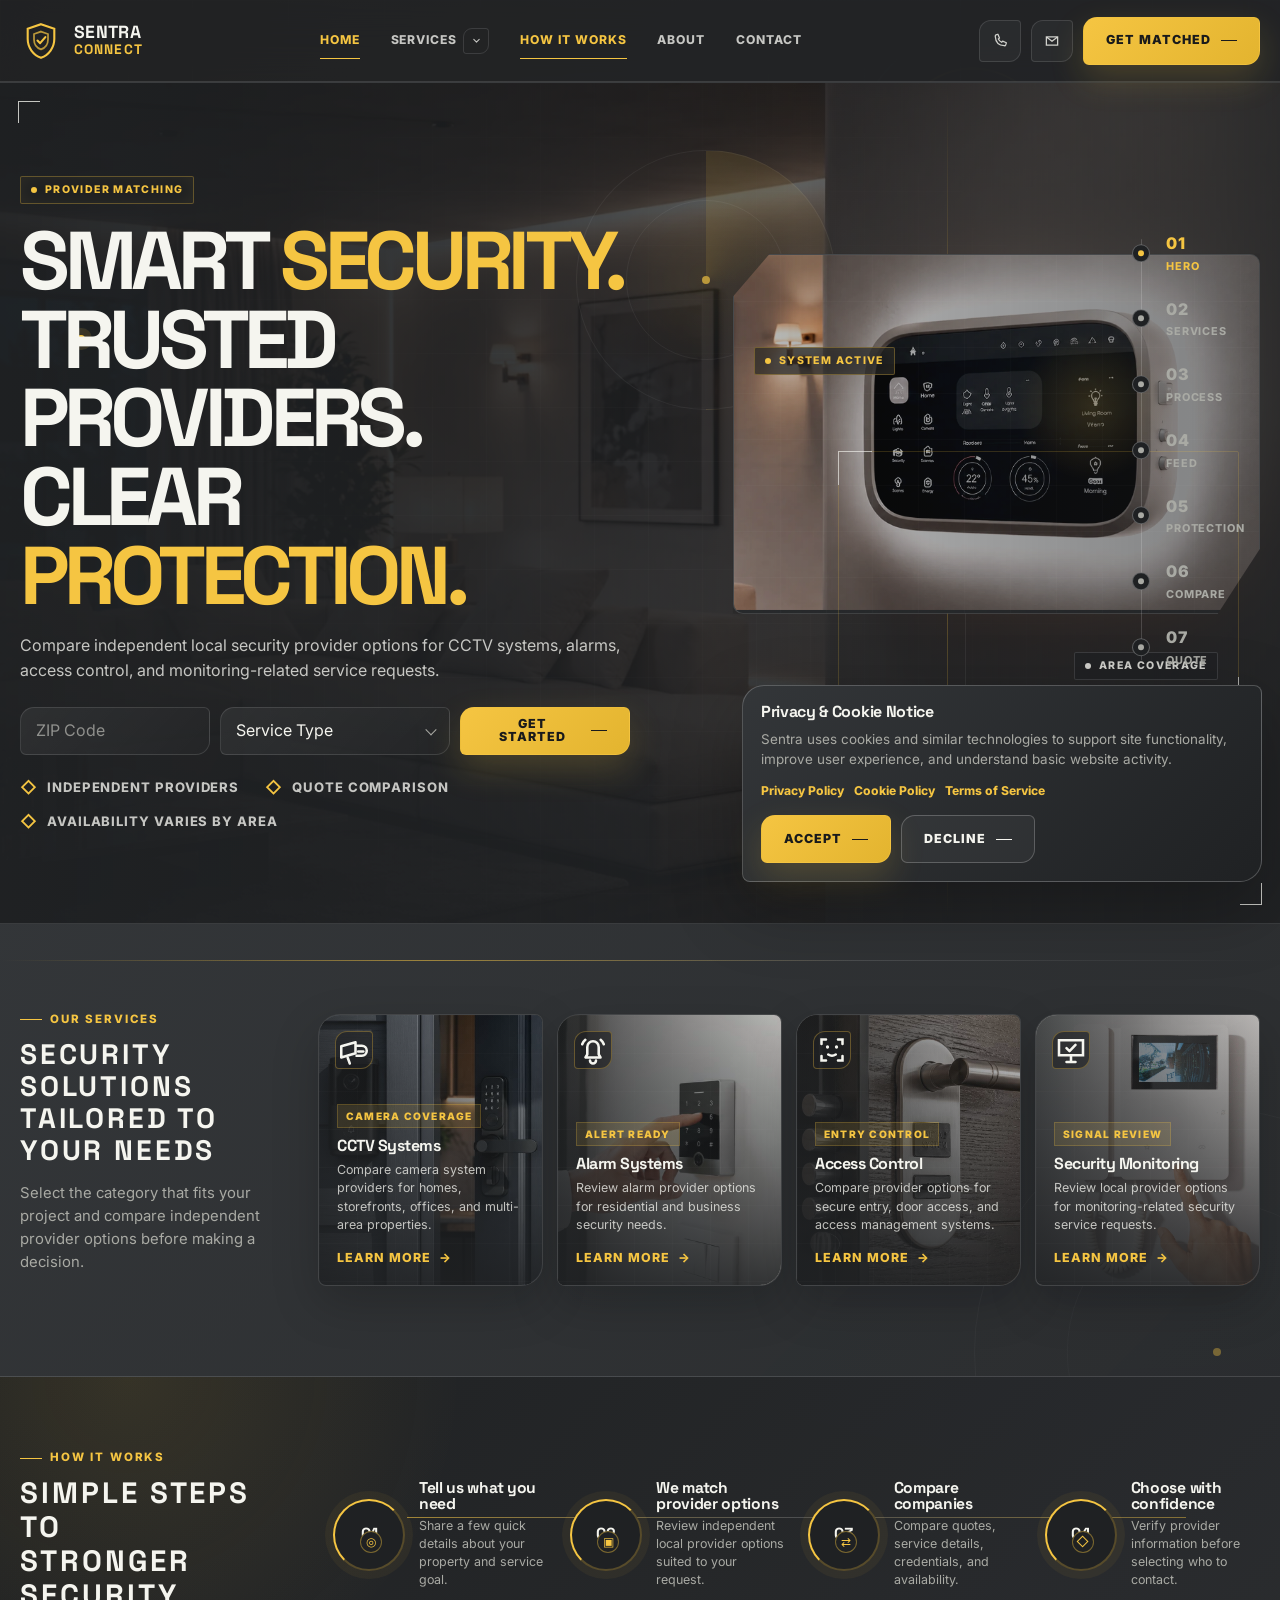
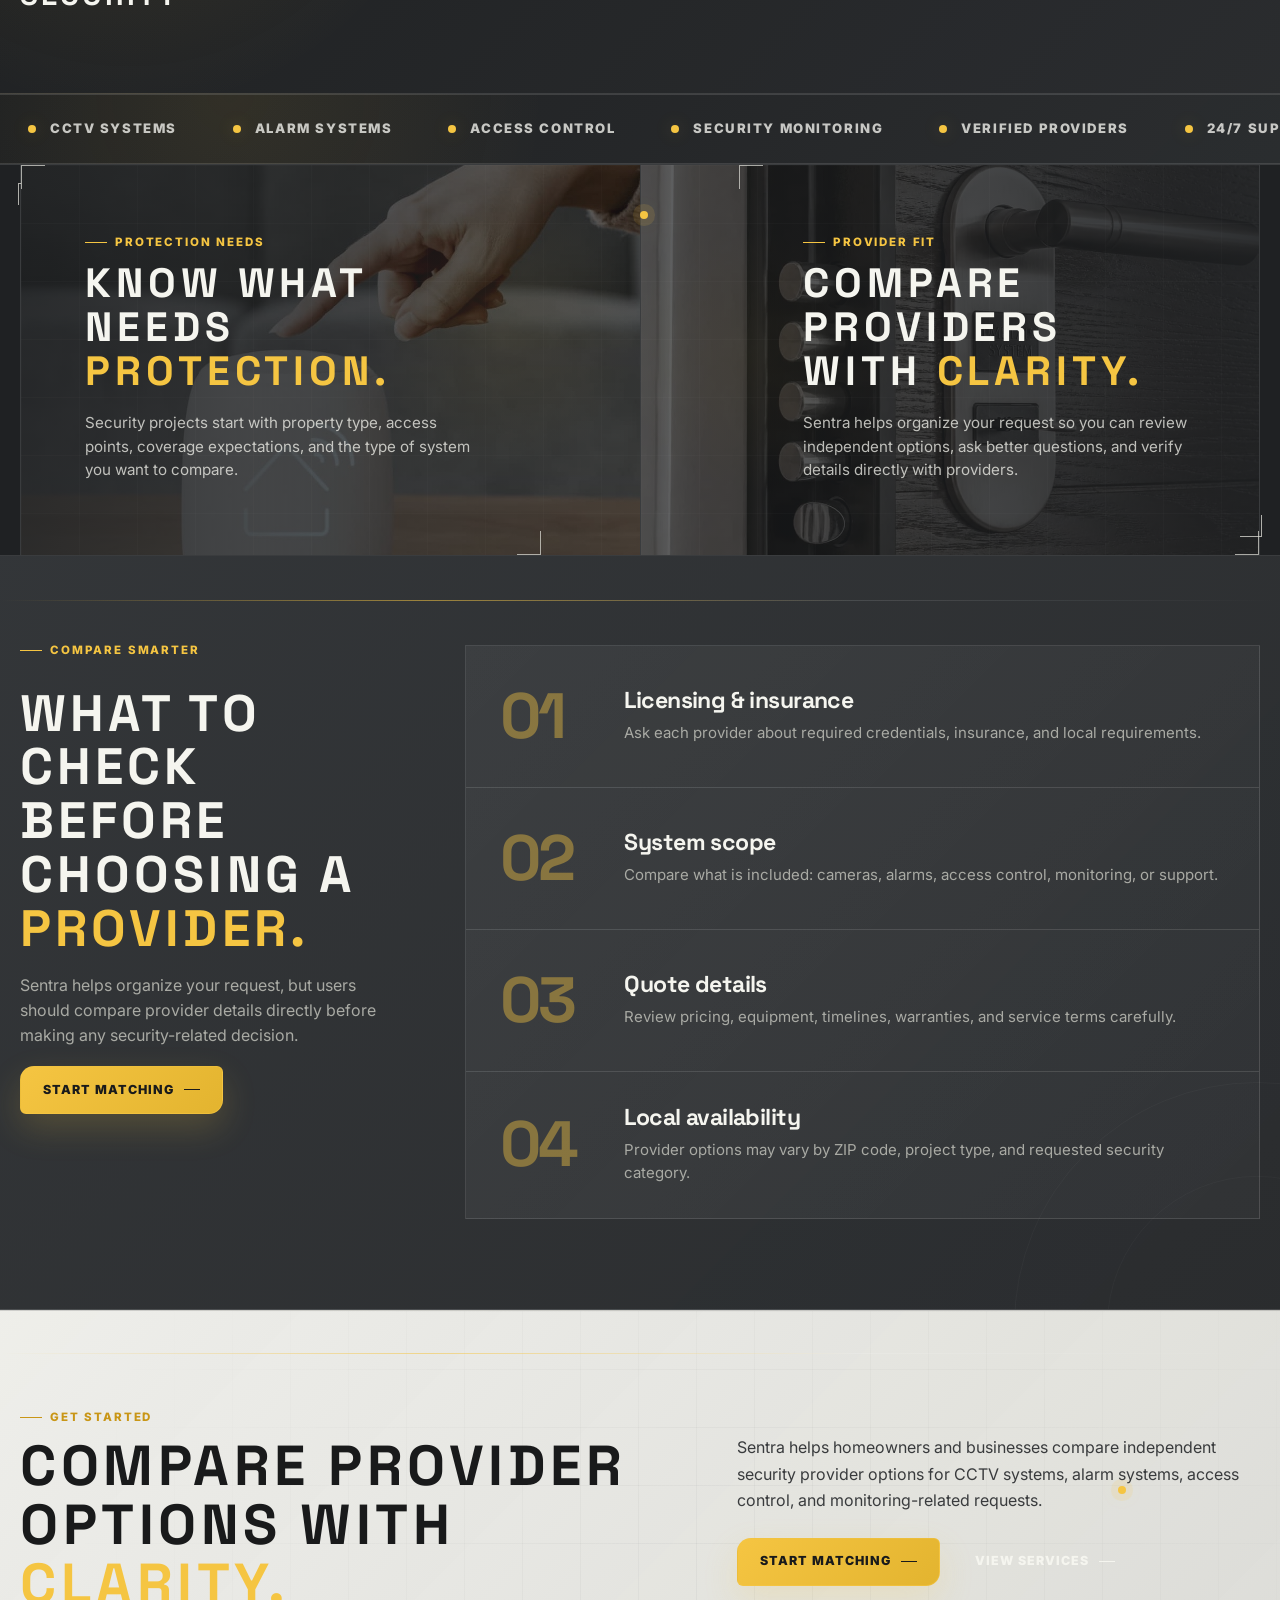
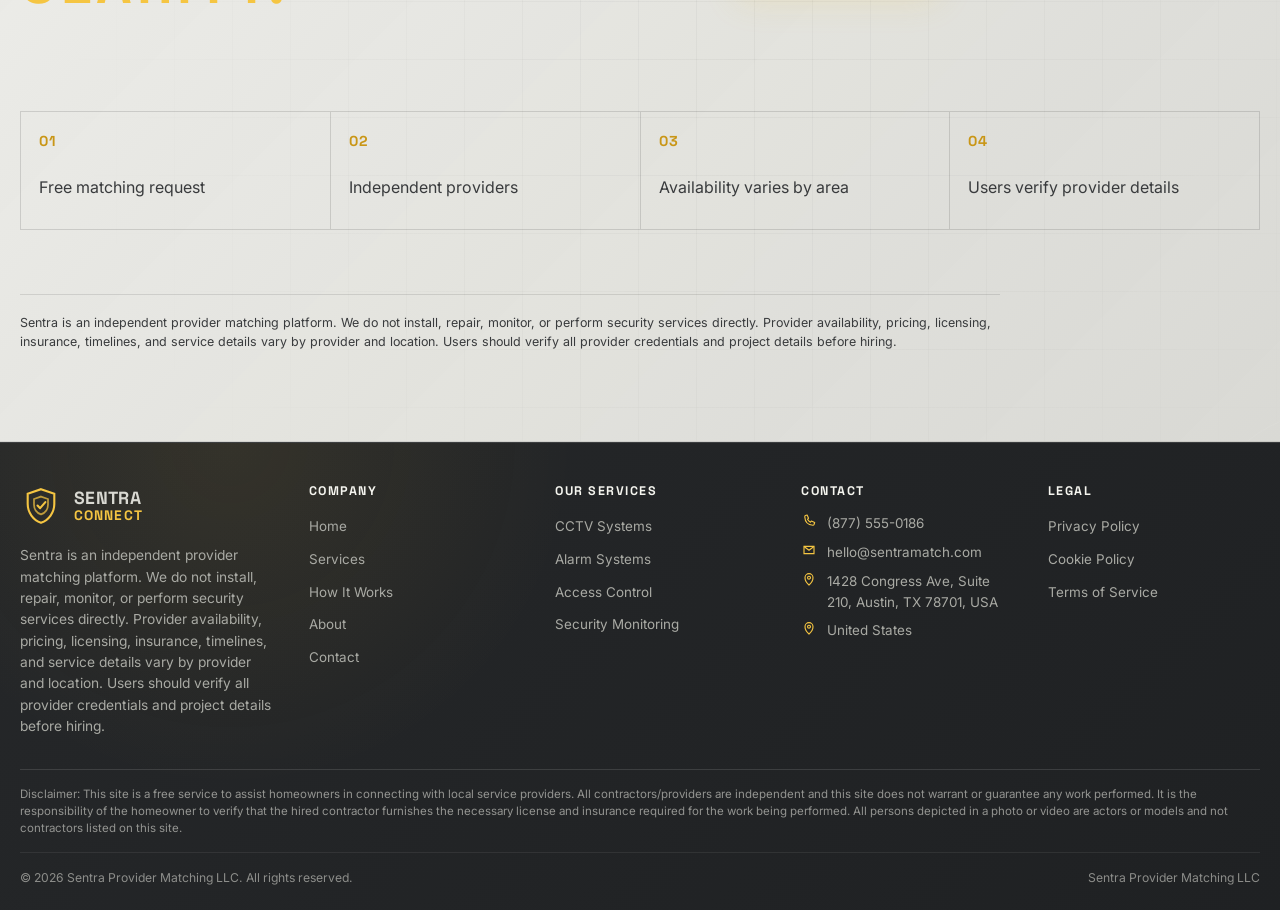
==== commit 2d924ce0: "+" ====
--- a/index.html
+++ b/index.html
@@ -41,6 +41,7 @@
                 <span class="scan-line home-hero__scan" aria-hidden="true"></span>
 
                 <picture class="home-hero__bg">
+                    <source srcset="./assets/images/hero-security-city.webp" type="image/webp">
                     <img src="./assets/images/hero-security-city.jpg" alt="Modern city security environment at night">
                 </picture>
 
@@ -101,9 +102,12 @@
                     </div>
 
                     <div class="home-hero__visual" aria-hidden="true">
-                        <div class="home-hero__camera-wrap">
-                            <img src="./assets/images/service-cctv.jpg" alt="">
-                        </div>
+                            <div class="home-hero__camera-wrap">
+                            <picture>
+                                <source srcset="./assets/images/service-cctv.webp" type="image/webp">
+                                <img src="./assets/images/service-cctv.jpg" alt="">
+                            </picture>
+                            </div>
 
                         <span class="hud-label hud-label--active home-hero__status home-hero__status--one">
                             System Active
@@ -230,12 +234,15 @@
                             </div>
                         </article>
 
-                        <article class="protection-panel protection-panel--right">
-                            <img src="./assets/images/split-provider-fit.jpg"
-                                alt="Modern protected home with exterior security lighting">
-
-                            <div class="protection-panel__content corner-brackets">
-                                <span class="section-kicker">Provider Fit</span>
+                            <article class="protection-panel protection-panel--right">
+                            <picture>
+                                <source srcset="./assets/images/split-provider-fit.webp" type="image/webp">
+                                <img src="./assets/images/split-provider-fit.jpg"
+                                        alt="Modern protected home with exterior security lighting">
+                            </picture>
+
+                                <div class="protection-panel__content corner-brackets">
+                                    <span class="section-kicker">Provider Fit</span>
 
                                 <h2 class="upper-title">
                                     Compare providers<br>
@@ -385,4 +392,4 @@
     <script src="./js/home.js"></script>
 </body>
 
-</html>+</html>
